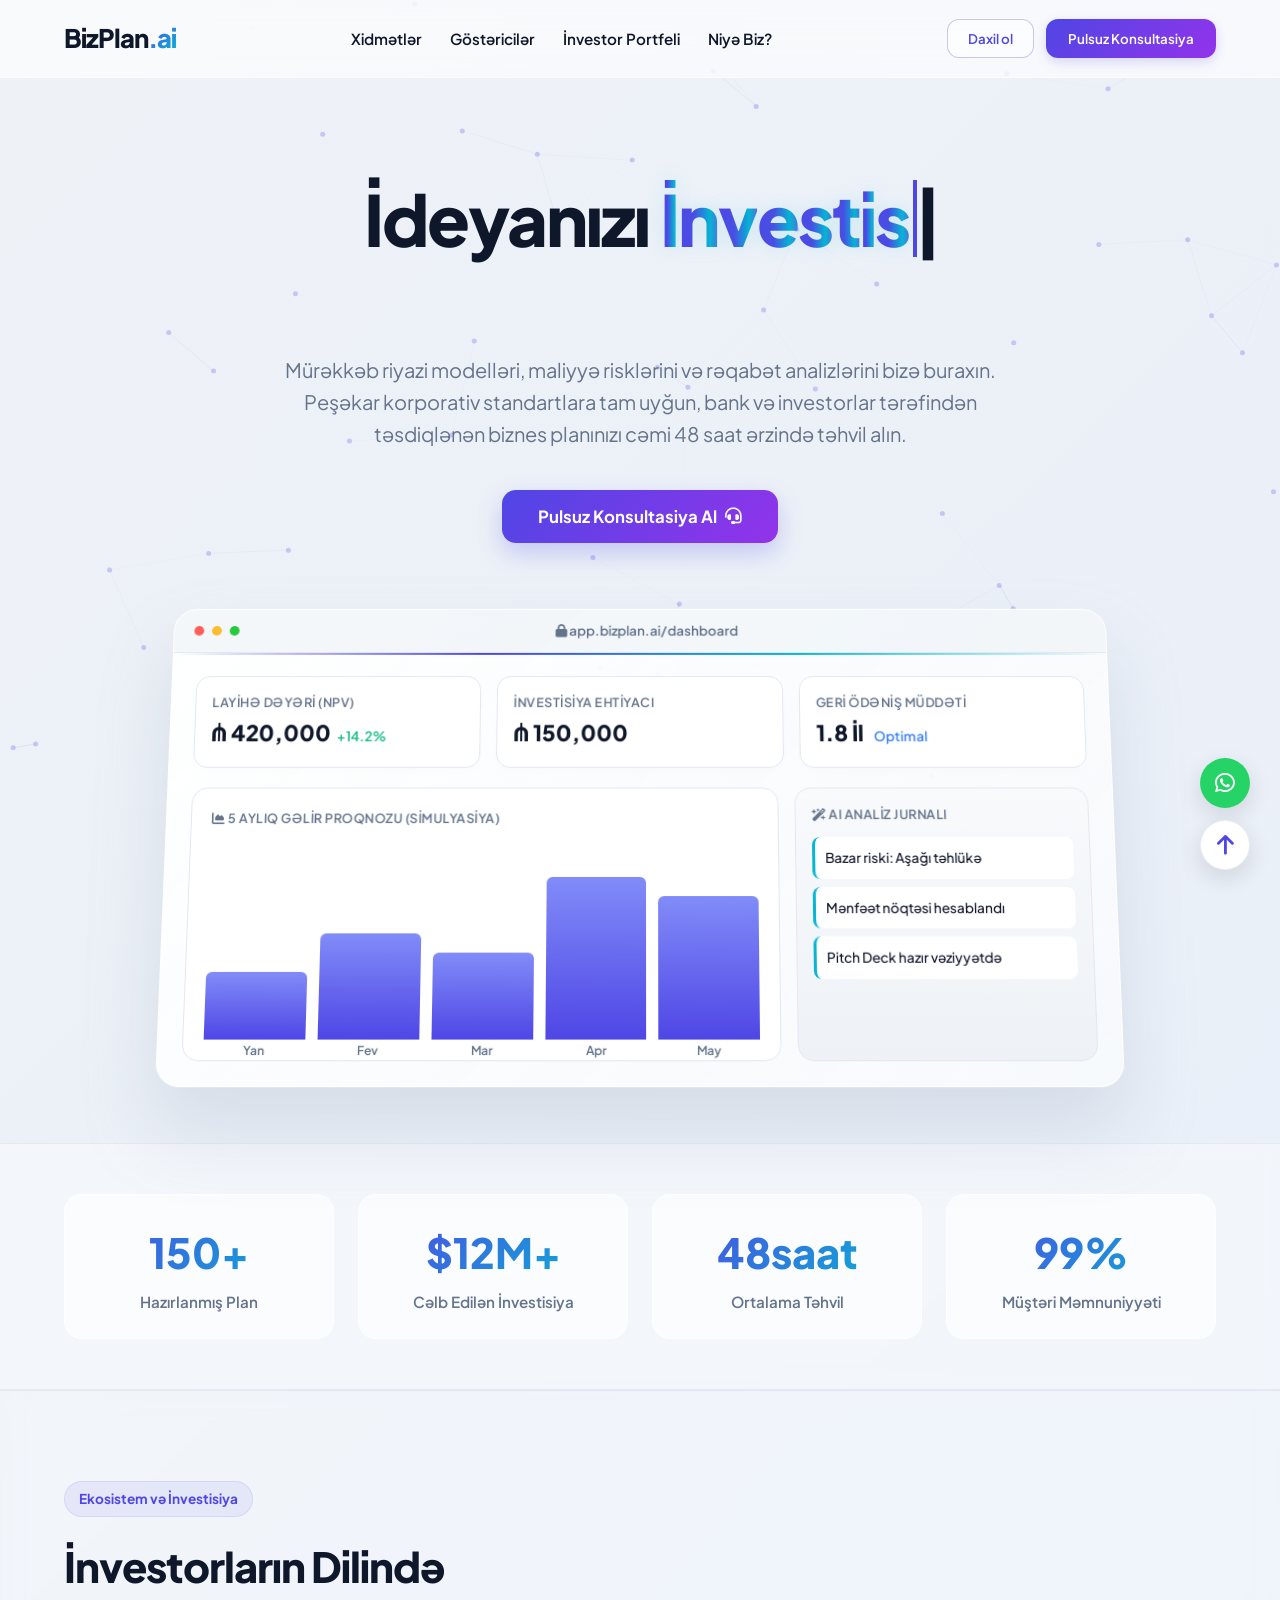
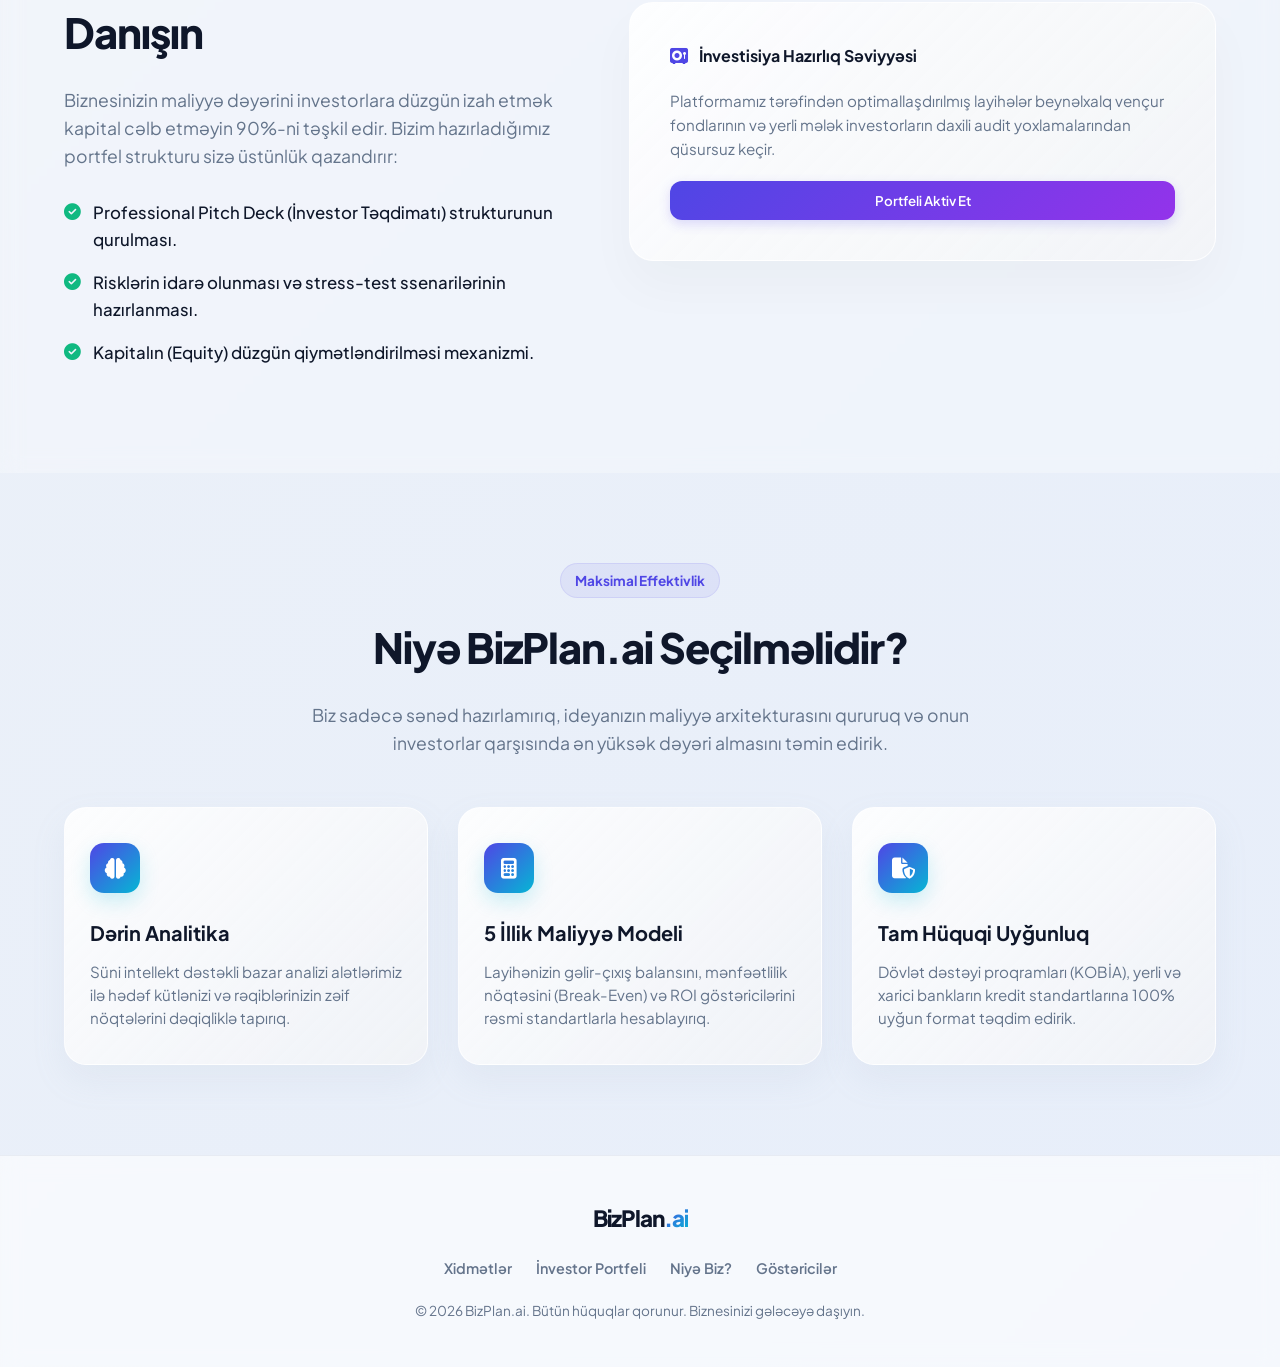
==== index.html @ a3b66d86 "first commit" ====
<!doctype html>
<html lang="az">
  <head>
    <meta charset="UTF-8" />
    <meta name="viewport" content="width=device-width, initial-scale=1.0" />
    <title>BizPlan.ai | Professional Biznes Plan Platforması</title>
    <!-- Şriftlər və İkonlar -->
    <link
      href="https://fonts.googleapis.com/css2?family=Plus+Jakarta+Sans:wght@300;400;500;600;700;800&display=swap"
      rel="stylesheet"
    />
    <link
      rel="stylesheet"
      href="https://cdnjs.cloudflare.com/ajax/libs/font-awesome/6.4.0/css/all.min.css"
    />
    <link rel="stylesheet" href="css/style.css" />

    <style>
      :root {
        --text-main: #0f172a;
        --text-muted: #64748b;
        --bg-gradient: linear-gradient(
          135deg,
          #eef2f7 0%,
          #e0eafd 50%,
          #f0fdf4 100%
        );
        --primary-gradient: linear-gradient(135deg, #4f46e5 0%, #06b6d4 100%);
        --btn-gradient: linear-gradient(135deg, #4f46e5 0%, #9333ea 100%);
        --card-gradient: linear-gradient(
          135deg,
          rgba(255, 255, 255, 0.85) 0%,
          rgba(243, 244, 246, 0.7) 100%
        );
        --success-gradient: linear-gradient(135deg, #10b981 0%, #059669 100%);
      }

      * {
        box-sizing: border-box;
        margin: 0;
        padding: 0;
        font-family: "Plus Jakarta Sans", sans-serif;
        scroll-behavior: smooth;
      }

      body {
        color: var(--text-main);
        min-height: 100vh;
        overflow-x: hidden;
        position: relative;
        background: var(--bg-gradient);
        background-size: 400% 400%;
        animation: fluidBg 14s ease infinite;
      }

      @keyframes fluidBg {
        0% {
          background-position: 0% 50%;
        }
        50% {
          background-position: 100% 50%;
        }
        100% {
          background-position: 0% 50%;
        }
      }

      #spiderWebCanvas {
        position: fixed;
        top: 0;
        left: 0;
        width: 100%;
        height: 100%;
        z-index: 0;
        pointer-events: none;
      }

      .container {
        width: 100%;
        max-width: 1200px;
        margin: 0 auto;
        padding: 0 24px;
        position: relative;
        z-index: 1;
      }

      /* --- NAVBAR --- */
      header {
        position: fixed;
        top: 0;
        left: 0;
        width: 100%;
        z-index: 1000;
        padding: 18px 0;
        background: rgba(255, 255, 255, 0.6) !important;
        backdrop-filter: blur(20px);
        -webkit-backdrop-filter: blur(20px);
        border-bottom: 1px solid rgba(255, 255, 255, 0.4);
        box-shadow: 0 4px 30px rgba(0, 0, 0, 0.02);
        transition: all 0.3s ease;
      }

      header.scrolled {
        padding: 12px 0;
        background: rgba(255, 255, 255, 0.85) !important;
        border-bottom: 1px solid rgba(79, 70, 229, 0.1);
        box-shadow: 0 10px 30px rgba(15, 23, 42, 0.05);
      }

      .nav-wrapper {
        display: flex;
        justify-content: space-between;
        align-items: center;
      }

      .logo {
        font-size: 1.6rem;
        font-weight: 800;
        letter-spacing: -1px;
        color: var(--text-main);
        text-decoration: none;
      }

      .logo span {
        background: var(--primary-gradient);
        -webkit-background-clip: text;
        -webkit-text-fill-color: transparent;
      }

      .nav-links {
        display: flex;
        gap: 28px;
        align-items: center;
        list-style: none;
      }

      .nav-links a {
        color: var(--text-main);
        text-decoration: none;
        font-weight: 600;
        font-size: 0.95rem;
        transition: color 0.25s;
      }

      .nav-links a:hover {
        color: #4f46e5;
      }

      .nav-buttons {
        display: flex;
        gap: 12px;
        align-items: center;
      }

      .btn-nav-outline {
        padding: 10px 20px;
        border: 1px solid rgba(79, 70, 229, 0.3);
        border-radius: 12px;
        background: rgba(255, 255, 255, 0.5);
        color: #4f46e5;
        font-weight: 600;
        cursor: pointer;
        transition: all 0.25s;
      }

      .btn-nav-outline:hover {
        background: #fff;
        border-color: #4f46e5;
        transform: translateY(-1px);
      }

      .btn-nav-primary {
        padding: 11px 22px;
        border: none;
        border-radius: 12px;
        background: var(--btn-gradient);
        color: #fff;
        font-weight: 600;
        cursor: pointer;
        transition: all 0.25s;
        box-shadow: 0 4px 12px rgba(79, 70, 229, 0.2);
      }

      .btn-nav-primary:hover {
        transform: translateY(-1.5px);
        box-shadow: 0 6px 16px rgba(79, 70, 229, 0.35);
      }

      .menu-toggle {
        display: none;
        flex-direction: column;
        gap: 5px;
        cursor: pointer;
        background: none;
        border: none;
      }

      .menu-toggle span {
        width: 24px;
        height: 3px;
        background-color: var(--text-main);
        border-radius: 2px;
        transition: all 0.3s ease;
      }

      /* --- HERO BÖLMƏSİ VƏ TYPEWRITER --- */
      main {
        padding-top: 180px;
        padding-bottom: 60px;
        text-align: center;
      }

      .hero-title {
        font-size: 4.4rem;
        font-weight: 800;
        line-height: 1.1;
        margin-bottom: 24px;
        letter-spacing: -2px;
        min-height: 150px;
      }

      /* --- "İNVESTİSİYA" INFINITE SHIMMER ANIMASIYASI 🌟 --- */
      .shimmer-text {
        position: relative;
        display: inline-block;
        background: linear-gradient(
          to right,
          #4f46e5 20%,
          #06b6d4 40%,
          #9333ea 60%,
          #4f46e5 80%
        );
        background-size: 200% auto;
        -webkit-background-clip: text;
        -webkit-text-fill-color: transparent;
        animation: shine 3s linear infinite;
        text-shadow: 0 0 20px rgba(6, 182, 212, 0.15);
      }

      @keyframes shine {
        to {
          background-position: 200% center;
        }
      }

      .typewriter-cursor {
        display: inline-block;
        width: 4px;
        background-color: #4f46e5;
        margin-left: 4px;
        animation: blink 0.7s infinite;
      }

      @keyframes blink {
        50% {
          opacity: 0;
        }
      }

      .hero-p {
        font-size: 1.25rem;
        color: var(--text-muted);
        max-width: 720px;
        margin: 0 auto 40px;
        line-height: 1.6;
      }

      /* --- BƏRPA OLUNAN 3D KONSULTASİYA DÜYMƏSİ --- */
      .btn-hero-main {
        font-size: 1.05rem;
        padding: 16px 36px;
        border: none;
        border-radius: 14px;
        background: var(--btn-gradient);
        color: #fff;
        font-weight: 700;
        cursor: pointer;
        transition: all 0.25s cubic-bezier(0.4, 0, 0.2, 1);
        box-shadow: 0 10px 25px rgba(79, 70, 229, 0.25);
        display: inline-flex;
        align-items: center;
        gap: 8px;
      }

      .btn-hero-main:hover {
        transform: translateY(-2.5px);
        box-shadow: 0 14px 30px rgba(79, 70, 229, 0.4);
      }

      .btn-hero-main:active {
        transform: translateY(0);
      }

      /* --- 3D DASHBOARD MAKETİ --- */
      .dashboard-mockup-wrapper {
        margin-top: 60px;
        perspective: 1000px;
      }

      .dashboard-mockup {
        width: 100%;
        max-width: 950px;
        height: 480px;
        margin: 0 auto;
        background: linear-gradient(
          135deg,
          rgba(255, 255, 255, 0.95) 0%,
          rgba(248, 250, 252, 0.9) 100%
        );
        border-radius: 24px;
        border: 1px solid rgba(255, 255, 255, 0.8);
        box-shadow: 0 40px 70px rgba(148, 163, 184, 0.25);
        display: flex;
        flex-direction: column;
        overflow: hidden;
        position: relative;
        transform: rotateX(5deg);
        transition: transform 0.5s ease;
      }

      .dashboard-mockup:hover {
        transform: rotateX(0deg) translateY(-5px);
      }

      .mockup-header {
        height: 45px;
        background: rgba(241, 245, 249, 0.8);
        border-bottom: 1px solid rgba(148, 163, 184, 0.15);
        display: flex;
        align-items: center;
        padding: 0 20px;
        gap: 8px;
      }

      .mockup-dot {
        width: 10px;
        height: 10px;
        border-radius: 50%;
      }
      .mockup-dot.red {
        background: #ff5f56;
      }
      .mockup-dot.yellow {
        background: #ffbd2e;
      }
      .mockup-dot.green {
        background: #27c93f;
      }
      .mockup-title-text {
        font-size: 0.85rem;
        color: var(--text-muted);
        font-weight: 600;
        margin-left: auto;
        margin-right: auto;
        transform: translateX(-20px);
      }

      .mockup-body {
        flex: 1;
        padding: 24px;
        display: flex;
        flex-direction: column;
        gap: 20px;
        text-align: left;
        position: relative;
      }

      .neon-glow-line {
        position: absolute;
        top: 0;
        left: 0;
        right: 0;
        height: 2px;
        background: linear-gradient(
          90deg,
          transparent,
          #4f46e5,
          #06b6d4,
          transparent
        );
      }

      .mockup-grid {
        display: grid;
        grid-template-columns: repeat(3, 1fr);
        gap: 16px;
      }

      .mockup-card {
        background: #ffffff;
        border: 1px solid #e2e8f0;
        border-radius: 14px;
        padding: 16px;
        box-shadow: 0 4px 10px rgba(0, 0, 0, 0.01);
      }

      .mockup-card-title {
        font-size: 0.8rem;
        color: var(--text-muted);
        font-weight: 600;
        text-transform: uppercase;
        letter-spacing: 0.5px;
      }
      .mockup-card-val {
        font-size: 1.4rem;
        font-weight: 800;
        color: var(--text-main);
        margin-top: 4px;
      }
      .mockup-card-val span {
        color: #10b981;
        font-size: 0.85rem;
        font-weight: 600;
        margin-left: 6px;
      }

      .mockup-charts-area {
        flex: 1;
        display: grid;
        grid-template-columns: 2fr 1fr;
        gap: 16px;
      }

      .chart-main-box {
        background: #ffffff;
        border: 1px solid #e2e8f0;
        border-radius: 16px;
        padding: 20px;
        display: flex;
        flex-direction: column;
      }

      .chart-sim-lines {
        flex: 1;
        display: flex;
        align-items: flex-end;
        justify-content: space-between;
        padding-top: 20px;
        gap: 12px;
      }

      .chart-bar-item {
        flex: 1;
        background: linear-gradient(to top, #4f46e5, #818cf8);
        border-radius: 6px 6px 0 0;
        position: relative;
      }

      .chart-bar-item::after {
        content: attr(data-month);
        position: absolute;
        bottom: -20px;
        left: 50%;
        transform: translateX(-50%);
        font-size: 0.75rem;
        color: var(--text-muted);
        font-weight: 600;
      }

      .ai-logs-box {
        background: linear-gradient(180deg, #f8fafc 0%, #eef2f6 100%);
        border: 1px solid #e2e8f0;
        border-radius: 16px;
        padding: 16px;
      }

      .ai-log-item {
        font-size: 0.85rem;
        padding: 10px;
        background: #fff;
        border-radius: 8px;
        border-left: 3px solid #06b6d4;
        margin-bottom: 8px;
        font-weight: 500;
      }

      /* --- STATS SECTION --- */
      .stats-section {
        border-top: 1px solid rgba(148, 163, 184, 0.15);
        border-bottom: 1px solid rgba(148, 163, 184, 0.15);
        background: rgba(255, 255, 255, 0.4);
        backdrop-filter: blur(10px);
        padding: 50px 0;
      }

      .stats-grid {
        display: grid;
        grid-template-columns: repeat(4, 1fr);
        gap: 24px;
        text-align: center;
      }

      .stat-card {
        background: rgba(255, 255, 255, 0.6);
        padding: 24px 16px;
        border-radius: 18px;
        border: 1px solid rgba(255, 255, 255, 0.6);
        transition: all 0.3s ease;
      }

      .stat-card:hover {
        transform: translateY(-4px);
        background: #fff;
        box-shadow: 0 15px 30px rgba(79, 70, 229, 0.08);
      }
      .stat-num {
        font-size: 2.6rem;
        font-weight: 800;
        background: var(--primary-gradient);
        -webkit-background-clip: text;
        -webkit-text-fill-color: transparent;
        margin-bottom: 4px;
      }
      .stat-label {
        color: var(--text-muted);
        font-weight: 600;
        font-size: 0.95rem;
      }

      /* --- STRATEJİK BÖLMƏLƏR --- */
      .premium-section {
        padding: 90px 0;
        text-align: center;
      }
      .section-badge {
        display: inline-block;
        padding: 6px 14px;
        background: rgba(79, 70, 229, 0.08);
        color: #4f46e5;
        border-radius: 20px;
        font-size: 0.85rem;
        font-weight: 700;
        margin-bottom: 16px;
        border: 1px solid rgba(79, 70, 229, 0.1);
      }
      .section-title {
        font-size: 2.6rem;
        font-weight: 800;
        margin-bottom: 20px;
        letter-spacing: -1px;
      }
      .section-desc {
        color: var(--text-muted);
        font-size: 1.1rem;
        max-width: 700px;
        margin: 0 auto 50px auto;
        line-height: 1.6;
      }

      .features-grid {
        display: grid;
        grid-template-columns: repeat(3, 1fr);
        gap: 30px;
      }
      .feature-box {
        background: var(--card-gradient);
        border: 1px solid rgba(255, 255, 255, 0.7);
        padding: 35px 25px;
        border-radius: 22px;
        text-align: left;
        box-shadow: 0 15px 35px rgba(148, 163, 184, 0.1);
        transition: all 0.3s ease;
      }
      .feature-box:hover {
        transform: translateY(-5px);
        box-shadow: 0 20px 45px rgba(79, 70, 229, 0.12);
        background: #ffffff;
      }

      .feature-icon {
        width: 50px;
        height: 50px;
        background: var(--primary-gradient);
        color: white;
        border-radius: 14px;
        display: flex;
        justify-content: center;
        align-items: center;
        font-size: 1.3rem;
        margin-bottom: 24px;
        box-shadow: 0 8px 20px rgba(6, 182, 212, 0.2);
      }
      .feature-box h4 {
        font-size: 1.25rem;
        font-weight: 700;
        margin-bottom: 12px;
      }
      .feature-box p {
        color: var(--text-muted);
        font-size: 0.95rem;
        line-height: 1.5;
      }

      /* --- INVESTOR PORTFELI --- */
      #investor-portfolio {
        background: rgba(255, 255, 255, 0.3);
        backdrop-filter: blur(10px);
        border-top: 1px solid rgba(148, 163, 184, 0.15);
      }
      .portfolio-container {
        display: flex;
        align-items: center;
        gap: 60px;
        text-align: left;
      }
      .portfolio-text {
        flex: 1;
      }
      .portfolio-visual {
        flex: 1;
        background: var(--card-gradient);
        border: 1px solid rgba(255, 255, 255, 0.8);
        border-radius: 24px;
        padding: 40px;
        box-shadow: 0 25px 50px rgba(0, 0, 0, 0.03);
      }
      .list-item {
        display: flex;
        gap: 12px;
        margin-bottom: 16px;
        font-size: 1.05rem;
        font-weight: 500;
      }
      .list-item i {
        color: #10b981;
        margin-top: 4px;
      }

      /* --- FOOTER --- */
      footer {
        background: rgba(255, 255, 255, 0.6);
        backdrop-filter: blur(10px);
        border-top: 1px solid rgba(148, 163, 184, 0.15);
        padding: 45px 0;
        text-align: center;
      }
      .footer-content {
        display: flex;
        flex-direction: column;
        align-items: center;
        gap: 20px;
      }
      .footer-links {
        display: flex;
        gap: 24px;
      }
      .footer-links a {
        color: var(--text-muted);
        text-decoration: none;
        font-size: 0.9rem;
        font-weight: 600;
      }
      .footer-links a:hover {
        color: #4f46e5;
      }
      .copyright {
        color: var(--text-muted);
        font-size: 0.85rem;
      }

      /* --- FLOATING ACTIONS --- */
      .floating-container {
        position: fixed;
        bottom: 30px;
        right: 30px;
        display: flex;
        flex-direction: column;
        gap: 12px;
        z-index: 9999;
      }
      .float-btn {
        width: 50px;
        height: 50px;
        border-radius: 50%;
        display: flex;
        justify-content: center;
        align-items: center;
        color: white;
        font-size: 1.4rem;
        cursor: pointer;
        box-shadow: 0 8px 24px rgba(0, 0, 0, 0.12);
        transition: all 0.3s ease;
        border: none;
      }
      .btn-whatsapp {
        background-color: #25d366;
        text-decoration: none;
      }
      .btn-whatsapp:hover {
        transform: scale(1.1);
      }
      .btn-scroll-top {
        background: #ffffff;
        color: #4f46e5;
        border: 1px solid rgba(148, 163, 184, 0.2);
        opacity: 0;
        pointer-events: none;
        transform: translateY(20px);
      }
      .btn-scroll-top.show {
        opacity: 1;
        pointer-events: auto;
        transform: translateY(0);
      }
      .btn-scroll-top:hover {
        background: #4f46e5;
        color: white;
      }

      /* --- PULSUZ KONSULTASİYA MODAL FORM --- */
      .modal-overlay {
        position: fixed;
        top: 0;
        left: 0;
        width: 100%;
        height: 100%;
        background: rgba(15, 23, 42, 0.15);
        backdrop-filter: blur(10px);
        -webkit-backdrop-filter: blur(10px);
        z-index: 10000;
        display: flex;
        justify-content: center;
        align-items: center;
        opacity: 0;
        pointer-events: none;
        transition: opacity 0.3s ease;
        padding: 16px;
      }
      .modal-overlay.active {
        opacity: 1;
        pointer-events: auto;
      }

      .consultation-modal {
        background: #ffffff;
        border-radius: 24px;
        padding: 35px;
        width: 100%;
        max-width: 440px;
        box-shadow: 0 25px 50px rgba(0, 0, 0, 0.15);
        border: 1px solid rgba(255, 255, 255, 0.8);
        position: relative;
        transform: scale(0.9);
        transition: transform 0.3s cubic-bezier(0.175, 0.885, 0.32, 1.275);
      }

      .modal-overlay.active .consultation-modal {
        transform: scale(1);
      }
      .modal-close-btn {
        position: absolute;
        top: 20px;
        right: 20px;
        background: none;
        border: none;
        font-size: 1.2rem;
        color: var(--text-muted);
        cursor: pointer;
      }
      .modal-title {
        font-size: 1.4rem;
        font-weight: 800;
        margin-bottom: 6px;
        text-align: center;
      }
      .modal-subtitle {
        color: var(--text-muted);
        font-size: 0.9rem;
        text-align: center;
        margin-bottom: 24px;
      }

      .modal-overlay .form-control {
        width: 100% !important;
        padding: 13px 16px !important;
        border-radius: 12px !important;
        border: 1px solid #cbd5e1 !important;
        background-color: #ffffff !important;
        color: var(--text-main) !important;
        font-size: 0.95rem !important;
        outline: none !important;
        transition: all 0.25s ease !important;
      }
      .modal-overlay .form-control:focus {
        border-color: #4f46e5 !important;
        box-shadow: 0 0 0 4px rgba(79, 70, 229, 0.1) !important;
      }

      .success-modal-content {
        display: none;
        text-align: center;
      }
      .success-modal-content.active {
        display: block;
        animation: fadeIn 0.4s ease;
      }
      .consultation-form-content.hidden {
        display: none;
      }
      .success-icon {
        width: 64px;
        height: 64px;
        background: #dcfce7;
        color: #10b981;
        border-radius: 50%;
        display: flex;
        justify-content: center;
        align-items: center;
        font-size: 1.8rem;
        margin: 0 auto 20px auto;
      }

      /* --- RWD --- */
      @media (max-width: 992px) {
        .hero-title {
          font-size: 3.2rem;
        }
        .features-grid {
          grid-template-columns: repeat(2, 1fr);
        }
        .portfolio-container {
          flex-direction: column;
          text-align: center;
        }
        .list-item {
          justify-content: center;
        }
        .stats-grid {
          grid-template-columns: repeat(2, 1fr);
          gap: 16px;
        }
        .mockup-charts-area {
          grid-template-columns: 1fr;
        }
        .ai-logs-box {
          display: none;
        }
      }

      @media (max-width: 768px) {
        .menu-toggle {
          display: flex;
        }
        .nav-links {
          position: fixed;
          top: 70px;
          left: -100%;
          width: 100%;
          height: calc(100vh - 70px);
          background: rgba(255, 255, 255, 0.98);
          flex-direction: column;
          padding-top: 40px;
          gap: 24px;
          transition: 0.3s ease-in-out;
        }
        .nav-links.active {
          left: 0;
        }
        .nav-buttons {
          display: none;
        }
        .menu-toggle.active span:nth-child(1) {
          transform: rotate(45deg) translate(6px, 6px);
        }
        .menu-toggle.active span:nth-child(2) {
          opacity: 0;
        }
        .menu-toggle.active span:nth-child(3) {
          transform: rotate(-45deg) translate(5px, -5px);
        }
        .hero-title {
          font-size: 2.3rem;
          min-height: auto;
        }
        .features-grid {
          grid-template-columns: 1fr;
        }
        .dashboard-mockup-wrapper {
          display: none;
        }
        .stats-grid {
          grid-template-columns: 1fr;
        }
      }
    </style>
  </head>
  <body>
    <!-- SPIDER WEB CANVAS ANIMASIYASI 🕸 -->
    <canvas id="spiderWebCanvas"></canvas>

    <!-- PULSUZ KONSULTASİYA MODAL PANƏLİ -->
    <div class="modal-overlay" id="consultationOverlay">
      <div class="consultation-modal">
        <button type="button" class="modal-close-btn" id="modalCloseBtn">
          <i class="fa-solid fa-xmark"></i>
        </button>

        <div class="consultation-form-content" id="formContent">
          <h3 class="modal-title">Pulsuz Konsultasiya</h3>
          <p class="modal-subtitle">
            Məlumatları doldurun, ekspertimiz sizinlə əlaqə saxlasın.
          </p>
          <form id="consultationForm">
            <div class="form-group">
              <label class="form-label">Adınız və Soyadınız</label>
              <input
                type="text"
                class="form-control"
                placeholder="Məs: Kənan Məmmədov"
                required
              />
            </div>
            <div class="form-group">
              <label class="form-label">Telefon Nömrəniz</label>
              <input
                type="tel"
                class="form-control"
                placeholder="+994 (50) 000-00-00"
                required
              />
            </div>
            <div class="form-group">
              <label class="form-label">Biznes Sahəniz</label>
              <input
                type="text"
                class="form-control"
                placeholder="Məs: FinTech, İctimai İaşə, Logistika"
                required
              />
            </div>
            <button
              type="submit"
              class="btn-nav-primary"
              style="width: 100%; padding: 14px; margin-top: 10px"
            >
              Müraciəti Tamamla
            </button>
          </form>
        </div>

        <div class="success-modal-content" id="successContent">
          <div class="success-icon">
            <i class="fa-solid fa-circle-check"></i>
          </div>
          <h3 class="modal-title" style="color: #10b981">Uğurlu Əməliyyat!</h3>
          <p class="modal-subtitle" style="margin-bottom: 0">
            Konsultasiya sorğunuz qəbul edildi. 24 saat ərzində baş ekspertimiz
            sizinlə əlaqə saxlayacaq.
          </p>
        </div>
      </div>
    </div>

    <!-- RESPONSIVE NAVBAR -->
    <header id="mainNavbar">
      <div class="container nav-wrapper">
        <a href="index.html" class="logo">BizPlan<span>.ai</span></a>

        <button class="menu-toggle" id="menuToggle">
          <span></span><span></span><span></span>
        </button>

        <!-- İstədiyiniz Tam Düzgün Və Yenilənmiş Sıralama -->
        <ul class="nav-links" id="navLinks">
          <li><a href="#features">Xidmətlər</a></li> 
                    <li><a href="#stats">Göstəricilər</a></li>
          <li><a href="#investor-portfolio">İnvestor Portfeli</a></li>
          <li><a href="#why-us">Niyə Biz?</a></li>
         
        </ul>

        <div class="nav-buttons">
          <button
            class="btn-nav-outline"
            onclick="window.location.href = 'login.html'"
          >
            Daxil ol
          </button>
          <button class="btn-nav-primary open-cons-btn">
            Pulsuz Konsultasiya
          </button>
        </div>
      </div>
    </header>

    <!-- Hero Bölməsi (Typewriter Və Shimmer Effekti) -->
    <main>
      <div class="container">
        <!-- Canlı olaraq hərflərlə doldurulan başlıq -->
        <h1 class="hero-title" id="typewriterTitle"></h1>

        <p class="hero-p">
          Mürəkkəb riyazi modelləri, maliyyə risklərini və rəqabət analizlərini
          bizə buraxın. Peşəkar korporativ standartlara tam uyğun, bank və
          investorlar tərəfindən təsdiqlənən biznes planınızı cəmi 48 saat
          ərzində təhvil alın.
        </p>

        <div class="hero-btns">
          <!-- BƏRPA OLUNAN LÜKS 3D DÜYMƏ -->
          <button class="btn-hero-main open-cons-btn">
            Pulsuz Konsultasiya Al <i class="fa-solid fa-headset"></i>
          </button>
        </div>

        <!-- 3D IDARƏETMƏ PANELİ (DASHBOARD) MAKETİ -->
        <div class="dashboard-mockup-wrapper" id="features">
          <div class="dashboard-mockup">
            <div class="mockup-header">
              <div class="mockup-dot red"></div>
              <div class="mockup-dot yellow"></div>
              <div class="mockup-dot green"></div>
              <div class="mockup-title-text">
                <i class="fa-solid fa-lock"></i> app.bizplan.ai/dashboard
              </div>
            </div>

            <div class="mockup-body">
              <div class="neon-glow-line"></div>

              <!-- Üst Maliyyə Kartları -->
              <div class="mockup-grid">
                <div class="mockup-card">
                  <div class="mockup-card-title">Layihə Dəyəri (NPV)</div>
                  <div class="mockup-card-val">
                    ₼ 420,000<span>+14.2%</span>
                  </div>
                </div>
                <div class="mockup-card">
                  <div class="mockup-card-title">İnvestisiya Ehtiyacı</div>
                  <div class="mockup-card-val">₼ 150,000</div>
                </div>
                <div class="mockup-card">
                  <div class="mockup-card-title">Geri Ödəniş Müddəti</div>
                  <div class="mockup-card-val">
                    1.8 İl <span style="color: #3b82f6">Optimal</span>
                  </div>
                </div>
              </div>

              <!-- Qrafik və AI jurnalları -->
              <div class="mockup-charts-area">
                <div class="chart-main-box">
                  <div class="mockup-card-title">
                    <i class="fa-solid fa-chart-area"></i> 5 Aylıq Gəlir
                    Proqnozu (Simulyasiya)
                  </div>
                  <div class="chart-sim-lines">
                    <div
                      class="chart-bar-item"
                      style="height: 35%"
                      data-month="Yan"
                    ></div>
                    <div
                      class="chart-bar-item"
                      style="height: 55%"
                      data-month="Fev"
                    ></div>
                    <div
                      class="chart-bar-item"
                      style="height: 45%"
                      data-month="Mar"
                    ></div>
                    <div
                      class="chart-bar-item"
                      style="height: 85%"
                      data-month="Apr"
                    ></div>
                    <div
                      class="chart-bar-item"
                      style="height: 75%"
                      data-month="May"
                    ></div>
                  </div>
                </div>
                <div class="ai-logs-box">
                  <div class="mockup-card-title" style="margin-bottom: 12px">
                    <i class="fa-solid fa-wand-magic-sparkles"></i> AI Analiz
                    Jurnalı
                  </div>
                  <div class="ai-log-item">Bazar riski: Aşağı təhlükə</div>
                  <div class="ai-log-item">Mənfəət nöqtəsi hesablandı</div>
                  <div class="ai-log-item">Pitch Deck hazır vəziyyətdə</div>
                </div>
              </div>
            </div>
          </div>
        </div>
      </div>
    </main>

    <!-- Statistika Bölməsi -->
    <section class="stats-section" id="stats">
      <div class="container">
        <div class="stats-grid">
          <div class="stat-card">
            <div class="stat-num">150+</div>
            <div class="stat-label">Hazırlanmış Plan</div>
          </div>
          <div class="stat-card">
            <div class="stat-num">$12M+</div>
            <div class="stat-label">Cəlb Edilən İnvestisiya</div>
          </div>
          <div class="stat-card">
            <div class="stat-num">48<span>saat</span></div>
            <div class="stat-label">Ortalama Təhvil</div>
          </div>
          <div class="stat-card">
            <div class="stat-num">99%</div>
            <div class="stat-label">Müştəri Məmnuniyyəti</div>
          </div>
        </div>
      </div>
    </section>

    <!-- INVESTOR PORTFELI BÖLMƏSİ -->
    <section class="premium-section" id="investor-portfolio">
      <div class="container portfolio-container">
        <div class="portfolio-text">
          <span class="section-badge">Ekosistem və İnvestisiya</span>
          <h2 class="section-title" style="text-align: left">
            İnvestorların Dilində Danışın
          </h2>
          <p class="section-desc" style="text-align: left; margin: 0 0 30px 0">
            Biznesinizin maliyyə dəyərini investorlara düzgün izah etmək kapital
            cəlb etməyin 90%-ni təşkil edir. Bizim hazırladığımız portfel
            strukturu sizə üstünlük qazandırır:
          </p>

          <div class="list-item">
            <i class="fa-solid fa-circle-check"></i>
            <span
              >Professional Pitch Deck (İnvestor Təqdimatı) strukturunun
              qurulması.</span
            >
          </div>
          <div class="list-item">
            <i class="fa-solid fa-circle-check"></i>
            <span
              >Risklərin idarə olunması və stress-test ssenarilərinin
              hazırlanması.</span
            >
          </div>
          <div class="list-item">
            <i class="fa-solid fa-circle-check"></i>
            <span>Kapitalın (Equity) düzgün qiymətləndirilməsi mexanizmi.</span>
          </div>
        </div>
        <div class="portfolio-visual">
          <h4 style="margin-bottom: 20px; font-weight: 700">
            <i
              class="fa-solid fa-vault"
              style="color: #4f46e5; margin-right: 8px"
            ></i>
            İnvestisiya Hazırlıq Səviyyəsi
          </h4>
          <p
            style="
              color: var(--text-muted);
              font-size: 0.95rem;
              line-height: 1.6;
              margin-bottom: 20px;
            "
          >
            Platformamız tərəfindən optimallaşdırılmış layihələr beynəlxalq
            vençur fondlarının və yerli mələk investorların daxili audit
            yoxlamalarından qüsursuz keçir.
          </p>
          <button class="btn-nav-primary open-cons-btn" style="width: 100%">
            Portfeli Aktiv Et
          </button>
        </div>
      </div>
    </section>

    <!-- NİYƏ BİZ? (STRATEGİYA) -->
    <section class="premium-section" id="why-us">
      <div class="container">
        <span class="section-badge">Maksimal Effektivlik</span>
        <h2 class="section-title">Niyə BizPlan.ai Seçilməlidir?</h2>
        <p class="section-desc">
          Biz sadəcə sənəd hazırlamırıq, ideyanızın maliyyə arxitekturasını
          qururuq və onun investorlar qarşısında ən yüksək dəyəri almasını təmin
          edirik.
        </p>

        <div class="features-grid">
          <div class="feature-box">
            <div class="feature-icon"><i class="fa-solid fa-brain"></i></div>
            <h4>Dərin Analitika</h4>
            <p>
              Süni intellekt dəstəkli bazar analizi alətlərimiz ilə hədəf
              kütlənizi və rəqiblərinizin zəif nöqtələrini dəqiqliklə tapırıq.
            </p>
          </div>
          <div class="feature-box">
            <div class="feature-icon">
              <i class="fa-solid fa-calculator"></i>
            </div>
            <h4>5 İllik Maliyyə Modeli</h4>
            <p>
              Layihənizin gəlir-çıxış balansını, mənfəətlilik nöqtəsini
              (Break-Even) və ROI göstəricilərini rəsmi standartlarla
              hesablayırıq.
            </p>
          </div>
          <div class="feature-box">
            <div class="feature-icon">
              <i class="fa-solid fa-file-shield"></i>
            </div>
            <h4>Tam Hüquqi Uyğunluq</h4>
            <p>
              Dövlət dəstəyi proqramları (KOBİA), yerli və xarici bankların
              kredit standartlarına 100% uyğun format təqdim edirik.
            </p>
          </div>
        </div>
      </div>
    </section>

    <!-- Lüks Footer -->
    <footer>
      <div class="container footer-content">
        <div class="logo" style="font-size: 1.4rem">
          BizPlan<span>.ai</span>
        </div>
        <div class="footer-links">
          <a href="#features">Xidmətlər</a>
          <a href="#investor-portfolio">İnvestor Portfeli</a>
          <a href="#why-us">Niyə Biz?</a>
          <a href="#stats">Göstəricilər</a>
        </div>
        <p class="copyright">
          &copy; 2026 BizPlan.ai. Bütün hüquqlar qorunur. Biznesinizi gələcəyə
          daşıyın.
        </p>
      </div>
    </footer>

    <!-- Floating Actions -->
    <div class="floating-container">
      <a
        href="https://wa.me/994500000000"
        target="_blank"
        class="float-btn btn-whatsapp"
        title="Bizimlə Əlaqə"
        ><i class="fa-brands fa-whatsapp"></i
      ></a>
      <button
        type="button"
        class="float-btn btn-scroll-top"
        id="scrollTopBtn"
        title="Yuxarı Qalx"
      >
        <i class="fa-solid fa-arrow-up"></i>
      </button>
    </div>

    <script>
      // 1. TYPEWRITER (YAZI MAKİNASI) VƏ SHIMMER ANIMASIYASI ✍️
      const words = ["İdeyanızı ", "İnvestisiya ", "Cəlb Edən Plana Çevirin."];
      const el = document.getElementById("typewriterTitle");
      let wordIdx = 0,
        charIdx = 0,
        currentText = "";

      function typeEffect() {
        if (wordIdx < words.length) {
          const fullWord = words[wordIdx];

          if (wordIdx === 1) {
            // "İnvestisiya" sözünə infinite parlaq klası verilir
            currentText += `<span class="shimmer-text">${fullWord[charIdx]}</span>`;
          } else {
            currentText += fullWord[charIdx];
          }

          el.innerHTML =
            currentText + '<span class="typewriter-cursor">|</span>';
          charIdx++;

          if (charIdx < fullWord.length) {
            setTimeout(typeEffect, 90);
          } else {
            charIdx = 0;
            wordIdx++;
            setTimeout(typeEffect, 150);
          }
        } else {
          el.innerHTML =
            currentText + '<span class="typewriter-cursor">|</span>';
        }
      }
      setTimeout(typeEffect, 400);

      // 2. NAVBAR SCROLL MƏNTİQİ
      const navbar = document.getElementById("mainNavbar");
      window.addEventListener("scroll", () => {
        if (window.scrollY > 50) {
          navbar.classList.add("scrolled");
        } else {
          navbar.classList.remove("scrolled");
        }
      });

      const menuToggle = document.getElementById("menuToggle");
      const navLinks = document.getElementById("navLinks");
      menuToggle.addEventListener("click", () => {
        menuToggle.classList.toggle("active");
        navLinks.classList.toggle("active");
      });

      // 3. SCROLL TO TOP DÜYMƏSİ
      const scrollTopBtn = document.getElementById("scrollTopBtn");
      window.addEventListener("scroll", () => {
        if (window.scrollY > 300) {
          scrollTopBtn.classList.add("show");
        } else {
          scrollTopBtn.classList.remove("show");
        }
      });
      scrollTopBtn.addEventListener("click", () => {
        window.scrollTo({ top: 0, behavior: "smooth" });
      });

      // 4. KONSULTASİYA MODAL FORM IDARƏETMƏSİ
      const modalOverlay = document.getElementById("consultationOverlay");
      const modalCloseBtn = document.getElementById("modalCloseBtn");
      const consultationForm = document.getElementById("consultationForm");
      const formContent = document.getElementById("formContent");
      const successContent = document.getElementById("successContent");

      document.querySelectorAll(".open-cons-btn").forEach((btn) => {
        btn.addEventListener("click", () => {
          formContent.classList.remove("hidden");
          successContent.classList.remove("active");
          consultationForm.reset();
          modalOverlay.classList.add("active");
        });
      });

      modalCloseBtn.addEventListener("click", () => {
        modalOverlay.classList.remove("active");
      });
      modalOverlay.addEventListener("click", (e) => {
        if (e.target === modalOverlay) modalOverlay.classList.remove("active");
      });

      consultationForm.addEventListener("submit", (e) => {
        e.preventDefault();
        formContent.classList.add("hidden");
        successContent.classList.add("active");
        setTimeout(() => {
          modalOverlay.classList.remove("active");
        }, 3500);
      });

      // 5. INTERAKTIV SPIDER WEB ANIMASIYASI 🕸️
      const canvas = document.getElementById("spiderWebCanvas");
      const ctx = canvas.getContext("2d");
      let width = (canvas.width = window.innerWidth);
      let height = (canvas.height = window.innerHeight);
      const dots = [];
      const numDots = 65;
      const maxDist = 120;
      const mouse = { x: null, y: null, radius: 160 };

      window.addEventListener("resize", () => {
        width = canvas.width = window.innerWidth;
        height = canvas.height = window.innerHeight;
      });
      window.addEventListener("mousemove", (e) => {
        mouse.x = e.clientX;
        mouse.y = e.clientY;
      });
      window.addEventListener("mouseleave", () => {
        mouse.x = null;
        mouse.y = null;
      });

      class Dot {
        constructor() {
          this.x = Math.random() * width;
          this.y = Math.random() * height;
          this.vx = (Math.random() - 0.5) * 0.8;
          this.vy = (Math.random() - 0.5) * 0.8;
          this.radius = 2.5;
        }
        update() {
          if (mouse.x !== null && mouse.y !== null) {
            const dx = mouse.x - this.x;
            const dy = mouse.y - this.y;
            const dist = Math.hypot(dx, dy);
            if (dist < mouse.radius) {
              const force = (mouse.radius - dist) / mouse.radius;
              this.x -= (dx / dist) * force * 1.5;
              this.y -= (dy / dist) * force * 1.5;
            }
          }
          this.x += this.vx;
          this.y += this.vy;
          if (this.x < 0 || this.x > width) this.vx *= -1;
          if (this.y < 0 || this.y > height) this.vy *= -1;
        }
        draw() {
          ctx.beginPath();
          ctx.arc(this.x, this.y, this.radius, 0, Math.PI * 2);
          ctx.fillStyle = "rgba(79, 70, 229, 0.25)";
          ctx.fill();
        }
      }

      for (let i = 0; i < numDots; i++) dots.push(new Dot());

      function animateWeb() {
        ctx.clearRect(0, 0, width, height);
        for (let i = 0; i < dots.length; i++) {
          dots[i].update();
          dots[i].draw();
          for (let j = i + 1; j < dots.length; j++) {
            const dx = dots[i].x - dots[j].x;
            const dy = dots[i].y - dots[j].y;
            const dist = Math.hypot(dx, dy);
            if (dist < maxDist) {
              const alpha = ((maxDist - dist) / maxDist) * 0.15;
              ctx.beginPath();
              ctx.moveTo(dots[i].x, dots[i].y);
              ctx.lineTo(dots[j].x, dots[j].y);
              ctx.strokeStyle = `rgba(79, 70, 229, ${alpha})`;
              ctx.lineWidth = 0.8;
              ctx.stroke();
            }
          }
          if (mouse.x !== null && mouse.y !== null) {
            const dx = dots[i].x - mouse.x;
            const dy = dots[i].y - mouse.y;
            const dist = Math.hypot(dx, dy);
            if (dist < mouse.radius) {
              const alpha = ((mouse.radius - dist) / mouse.radius) * 0.2;
              ctx.beginPath();
              ctx.moveTo(dots[i].x, dots[i].y);
              ctx.lineTo(mouse.x, mouse.y);
              ctx.strokeStyle = `rgba(6, 182, 212, ${alpha})`;
              ctx.lineWidth = 1;
              ctx.stroke();
            }
          }
        }
        requestAnimationFrame(animateWeb);
      }
      animateWeb();
    </script>

    <script type="module" src="js/main.js"></script>
  </body>
</html>
---- css/style.css ----
/* css/style.css - Mərkəzi Dizayn Arxitekturası */

:root {
  /* Premium Dark Theme Colors */
  --bg-deep: #030712;
  --bg-surface: #111827;
  --bg-glass: rgba(17, 24, 39, 0.7);

  /* Brand Colors - Professional Green */
  --brand-primary: #10b981;
  --brand-hover: #059669;
  --brand-light: rgba(16, 185, 129, 0.1);
  --brand-glow: 0 0 24px rgba(16, 185, 129, 0.25);

  /* Text & Borders */
  --text-main: #f9fafb;
  --text-muted: #9ca3af;
  --border-subtle: rgba(255, 255, 255, 0.08);
  --border-focus: rgba(16, 185, 129, 0.5);

  /* Status Colors */
  --success: #10b981;
  --warning: #f59e0b;
  --danger: #ef4444;

  --transition-fast: 0.2s ease;
  --transition-smooth: 0.4s cubic-bezier(0.16, 1, 0.3, 1);
}

/* --- RESETS & TYPOGRAPHY --- */
* {
  margin: 0;
  padding: 0;
  box-sizing: border-box;
}

body {
  font-family: "Inter", system-ui, sans-serif;
  background-color: var(--bg-deep);
  color: var(--text-main);
  line-height: 1.6;
  -webkit-font-smoothing: antialiased;
  overflow-x: hidden;
}

/* --- LAYOUTS & CONTAINERS --- */
.container {
  max-width: 1280px;
  margin: 0 auto;
  padding: 0 24px;
}
.flex-center {
  display: flex;
  align-items: center;
  justify-content: center;
}
.flex-between {
  display: flex;
  align-items: center;
  justify-content: space-between;
}

/* --- PREMIUM UI COMPONENTS --- */
.glass-card {
  background: var(--bg-glass);
  backdrop-filter: blur(16px);
  -webkit-backdrop-filter: blur(16px);
  border: 1px solid var(--border-subtle);
  border-radius: 20px;
  padding: 32px;
  transition: var(--transition-smooth);
}

.glass-card:hover {
  border-color: rgba(16, 185, 129, 0.3);
  transform: translateY(-4px);
  box-shadow: var(--brand-glow);
}

/* --- BUTTONS --- */
.btn {
  display: inline-flex;
  align-items: center;
  justify-content: center;
  gap: 10px;
  padding: 14px 28px;
  border-radius: 12px;
  font-weight: 600;
  font-size: 1rem;
  cursor: pointer;
  transition: var(--transition-fast);
  border: none;
  outline: none;
}
.btn-primary {
  background: var(--brand-primary);
  color: #fff;
  box-shadow: 0 4px 12px rgba(16, 185, 129, 0.2);
}
.btn-primary:hover {
  background: var(--brand-hover);
  transform: translateY(-2px);
  box-shadow: var(--brand-glow);
}
.btn-outline {
  background: transparent;
  border: 1px solid var(--border-subtle);
  color: var(--text-main);
}
.btn-outline:hover {
  background: var(--brand-light);
  border-color: var(--brand-primary);
}

/* --- FORMS & INPUTS --- */
.form-group {
  margin-bottom: 24px;
}
.form-label {
  display: block;
  font-size: 0.9rem;
  font-weight: 500;
  color: var(--text-muted);
  margin-bottom: 8px;
}
.form-control {
  width: 100%;
  background: #000;
  border: 1px solid var(--border-subtle);
  color: var(--text-main);
  padding: 16px;
  border-radius: 12px;
  font-size: 1rem;
  transition: var(--transition-fast);
}
.form-control:focus {
  border-color: var(--brand-primary);
  box-shadow: 0 0 0 4px var(--brand-light);
  outline: none;
}

/* --- TOAST NOTIFICATIONS (Dynamic) --- */
#toast-container {
  position: fixed;
  bottom: 24px;
  right: 24px;
  z-index: 9999;
  display: flex;
  flex-direction: column;
  gap: 12px;
}
.toast {
  background: var(--bg-surface);
  border: 1px solid var(--border-subtle);
  color: #fff;
  padding: 16px 24px;
  border-radius: 12px;
  display: flex;
  align-items: center;
  gap: 12px;
  box-shadow: 0 10px 30px rgba(0, 0, 0, 0.5);
  animation: slideInRight 0.4s cubic-bezier(0.16, 1, 0.3, 1) forwards;
}
.toast.success {
  border-left: 4px solid var(--success);
}
.toast.error {
  border-left: 4px solid var(--danger);
}
.toast.fade-out {
  animation: fadeOutRight 0.4s forwards;
}

/* --- ANIMATIONS --- */
@keyframes slideInRight {
  from {
    opacity: 0;
    transform: translateX(100%);
  }
  to {
    opacity: 1;
    transform: translateX(0);
  }
}
@keyframes fadeOutRight {
  from {
    opacity: 1;
    transform: translateX(0);
  }
  to {
    opacity: 0;
    transform: translateX(100%);
  }
}
@keyframes fadeInUp {
  from {
    opacity: 0;
    transform: translateY(20px);
  }
  to {
    opacity: 1;
    transform: translateY(0);
  }
}

.animate-up {
  animation: fadeInUp 0.8s ease forwards;
  opacity: 0;
}
.delay-1 {
  animation-delay: 0.2s;
}
.delay-2 {
  animation-delay: 0.4s;
}
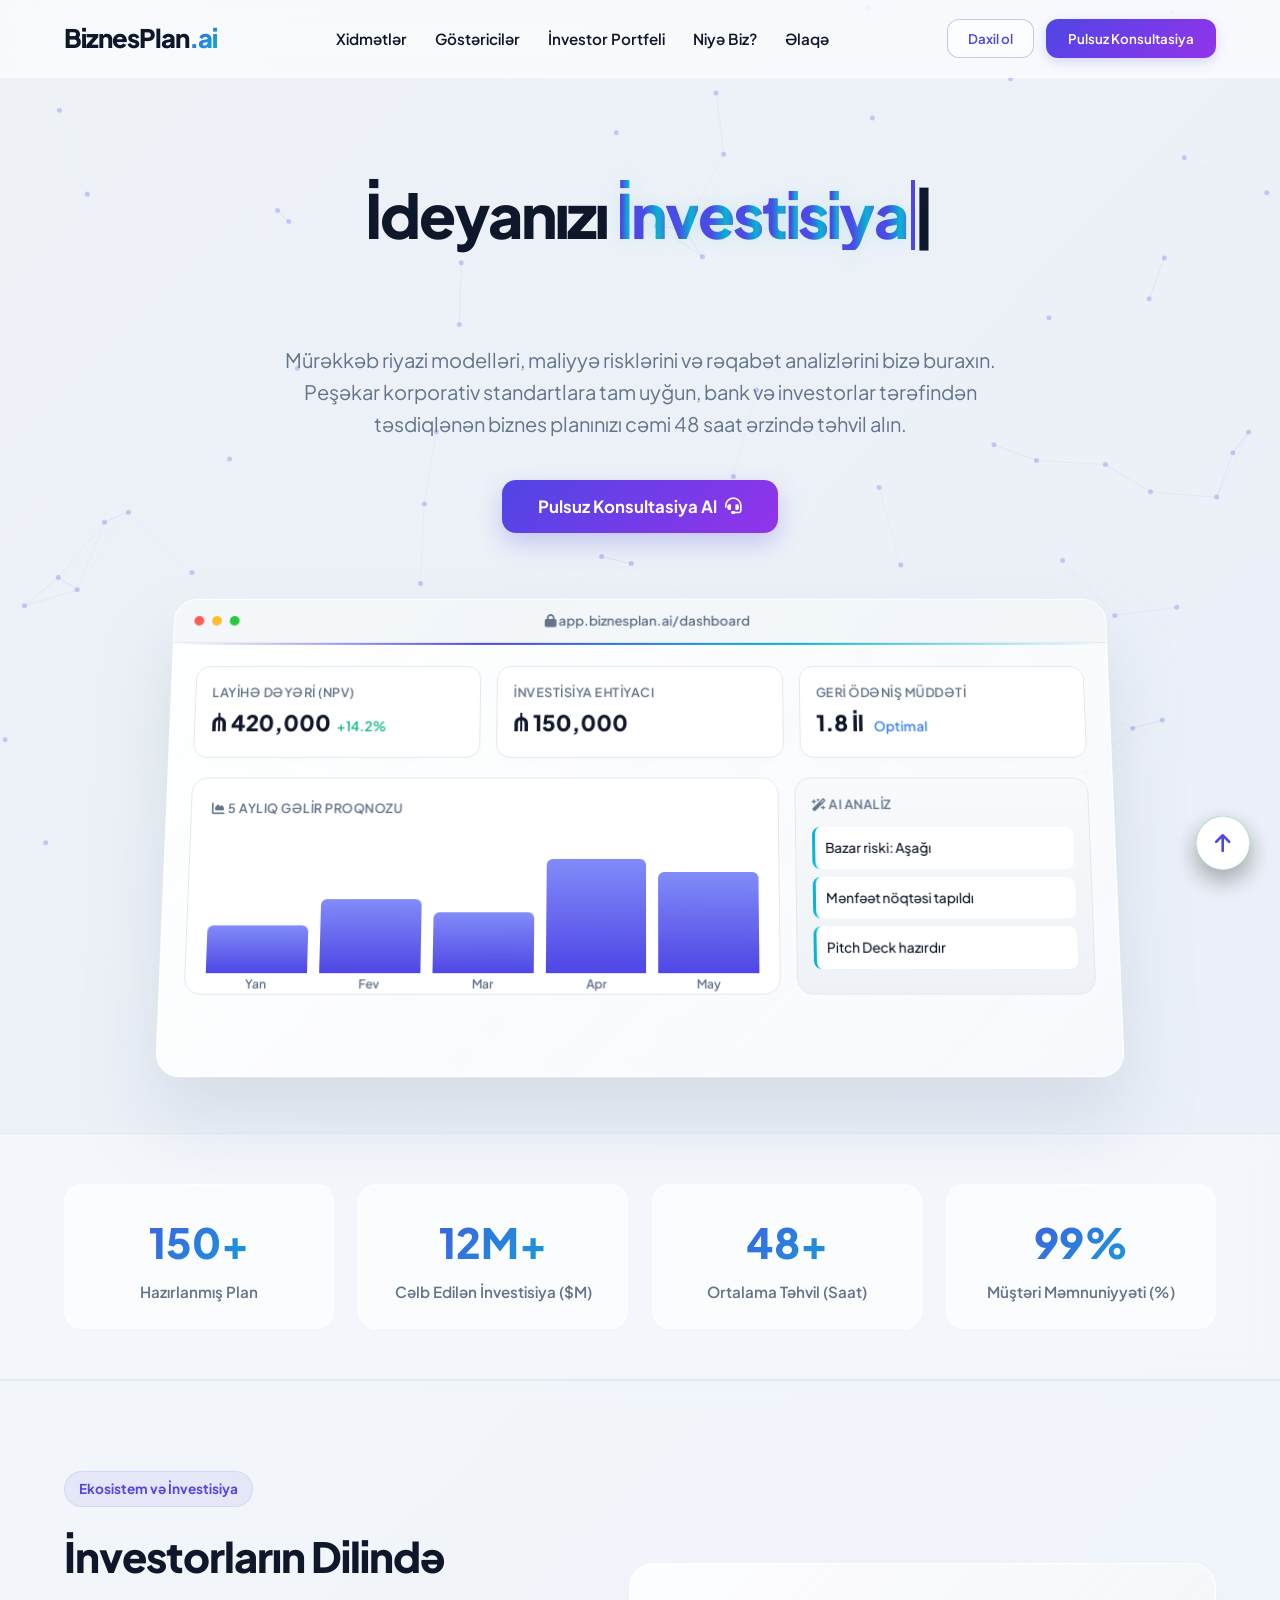
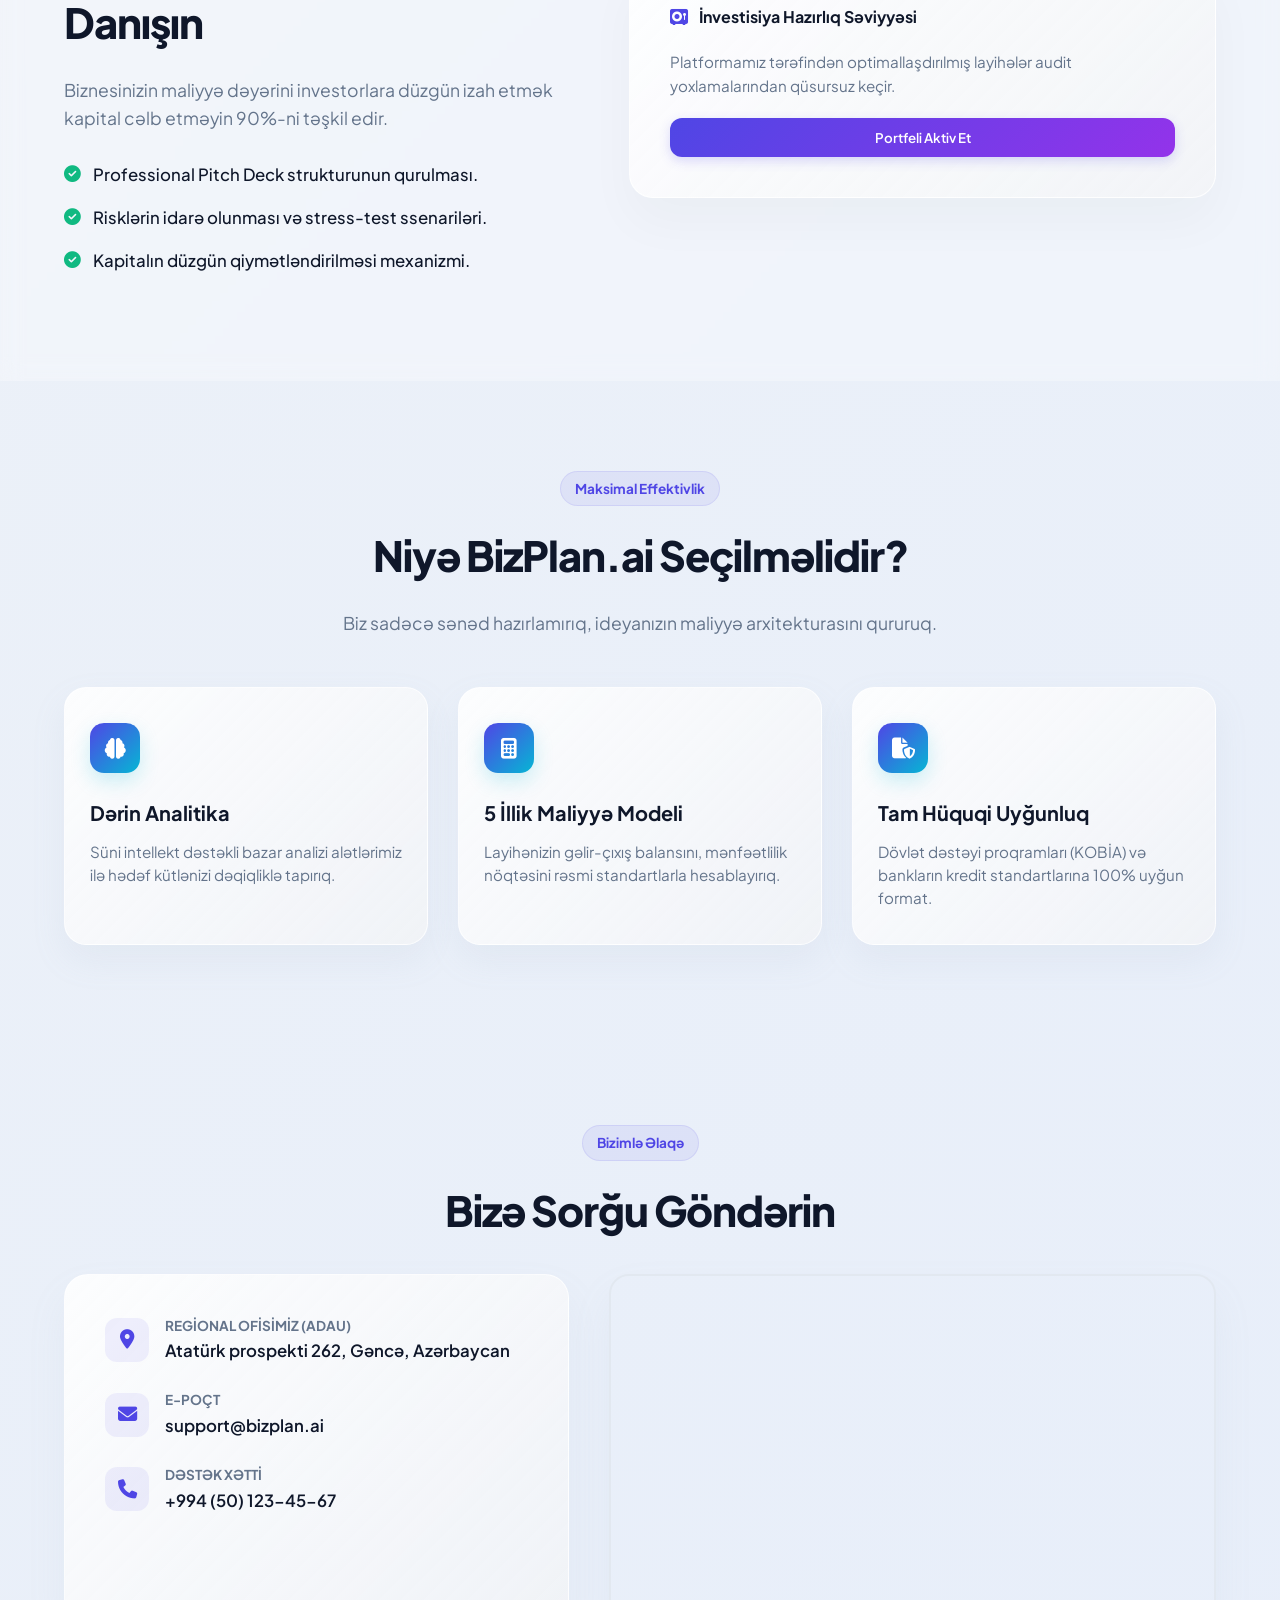
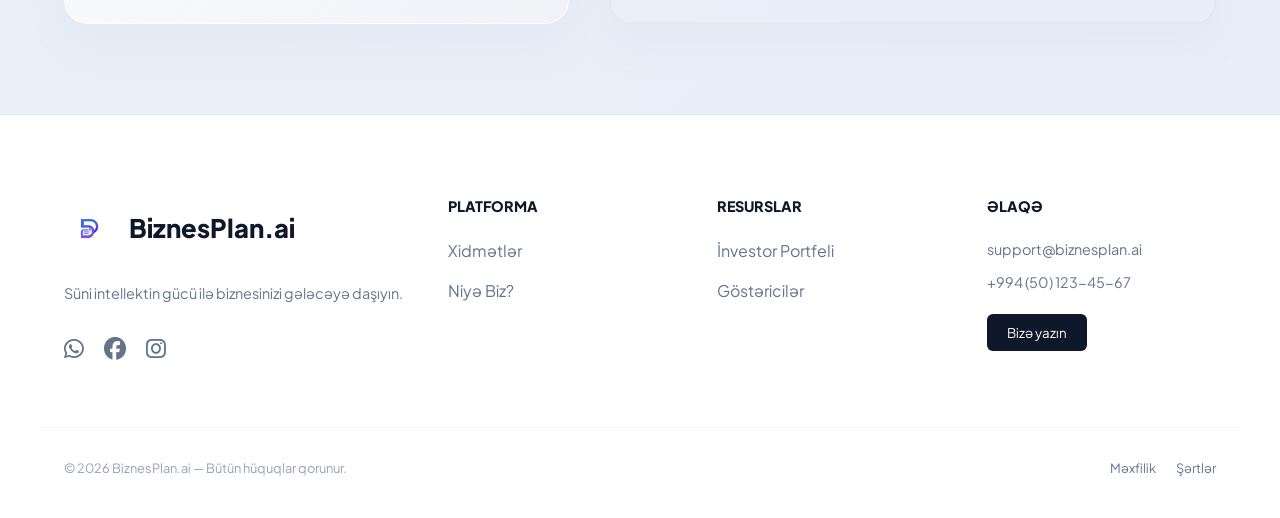
==== commit f76e0982: "v2.0" ====
--- a/index.html
+++ b/index.html
@@ -3,8 +3,7 @@
   <head>
     <meta charset="UTF-8" />
     <meta name="viewport" content="width=device-width, initial-scale=1.0" />
-    <title>BizPlan.ai | Professional Biznes Plan Platforması</title>
-    <!-- Şriftlər və İkonlar -->
+    <title>BiznesPlan.ai | Professional Biznes Plan Platforması</title>
     <link
       href="https://fonts.googleapis.com/css2?family=Plus+Jakarta+Sans:wght@300;400;500;600;700;800&display=swap"
       rel="stylesheet"
@@ -203,7 +202,17 @@
         transition: all 0.3s ease;
       }
 
-      /* --- HERO BÖLMƏSİ VƏ TYPEWRITER --- */
+      .mobile-action-group {
+        display: none;
+        flex-direction: column;
+        gap: 12px;
+        width: 100%;
+        margin-top: 15px;
+        padding-top: 15px;
+        border-top: 1px solid rgba(148, 163, 184, 0.15);
+      }
+
+      /* --- HERO BÖLMƏSİ --- */
       main {
         padding-top: 180px;
         padding-bottom: 60px;
@@ -211,15 +220,15 @@
       }
 
       .hero-title {
-        font-size: 4.4rem;
+        font-size: calc(2.2rem + 2vw);
         font-weight: 800;
-        line-height: 1.1;
+        line-height: 1.15;
         margin-bottom: 24px;
         letter-spacing: -2px;
-        min-height: 150px;
-      }
-
-      /* --- "İNVESTİSİYA" INFINITE SHIMMER ANIMASIYASI 🌟 --- */
+        word-wrap: break-word;
+        min-height: 140px;
+      }
+
       .shimmer-text {
         position: relative;
         display: inline-block;
@@ -263,9 +272,24 @@
         max-width: 720px;
         margin: 0 auto 40px;
         line-height: 1.6;
-      }
-
-      /* --- BƏRPA OLUNAN 3D KONSULTASİYA DÜYMƏSİ --- */
+        opacity: 0;
+        transform: translateY(20px);
+        animation: textReveal 1s cubic-bezier(0.25, 1, 0.5, 1) 2.4s forwards;
+      }
+
+      @keyframes textReveal {
+        to {
+          opacity: 1;
+          transform: translateY(0);
+        }
+      }
+
+      .hero-btns {
+        opacity: 0;
+        transform: translateY(15px);
+        animation: textReveal 1s cubic-bezier(0.25, 1, 0.5, 1) 2.6s forwards;
+      }
+
       .btn-hero-main {
         font-size: 1.05rem;
         padding: 16px 36px;
@@ -364,7 +388,6 @@
         text-align: left;
         position: relative;
       }
-
       .neon-glow-line {
         position: absolute;
         top: 0;
@@ -379,7 +402,6 @@
           transparent
         );
       }
-
       .mockup-grid {
         display: grid;
         grid-template-columns: repeat(3, 1fr);
@@ -393,7 +415,6 @@
         padding: 16px;
         box-shadow: 0 4px 10px rgba(0, 0, 0, 0.01);
       }
-
       .mockup-card-title {
         font-size: 0.8rem;
         color: var(--text-muted);
@@ -415,12 +436,10 @@
       }
 
       .mockup-charts-area {
-        flex: 1;
         display: grid;
         grid-template-columns: 2fr 1fr;
         gap: 16px;
       }
-
       .chart-main-box {
         background: #ffffff;
         border: 1px solid #e2e8f0;
@@ -429,7 +448,6 @@
         display: flex;
         flex-direction: column;
       }
-
       .chart-sim-lines {
         flex: 1;
         display: flex;
@@ -445,7 +463,6 @@
         border-radius: 6px 6px 0 0;
         position: relative;
       }
-
       .chart-bar-item::after {
         content: attr(data-month);
         position: absolute;
@@ -463,7 +480,6 @@
         border-radius: 16px;
         padding: 16px;
       }
-
       .ai-log-item {
         font-size: 0.85rem;
         padding: 10px;
@@ -498,11 +514,6 @@
         transition: all 0.3s ease;
       }
 
-      .stat-card:hover {
-        transform: translateY(-4px);
-        background: #fff;
-        box-shadow: 0 15px 30px rgba(79, 70, 229, 0.08);
-      }
       .stat-num {
         font-size: 2.6rem;
         font-weight: 800;
@@ -563,8 +574,8 @@
       }
       .feature-box:hover {
         transform: translateY(-5px);
+        background: #ffffff;
         box-shadow: 0 20px 45px rgba(79, 70, 229, 0.12);
-        background: #ffffff;
       }
 
       .feature-icon {
@@ -626,81 +637,124 @@
         margin-top: 4px;
       }
 
-      /* --- FOOTER --- */
-      footer {
-        background: rgba(255, 255, 255, 0.6);
-        backdrop-filter: blur(10px);
-        border-top: 1px solid rgba(148, 163, 184, 0.15);
-        padding: 45px 0;
+      /* --- 📞 ELAQƏ VƏ ADAU MAP GOOGLE PIN BÖLMƏSİ --- */
+      .contact-section {
+        padding: 90px 0;
         text-align: center;
       }
-      .footer-content {
+      .contact-grid {
+        display: grid;
+        grid-template-columns: 1fr 1.2fr;
+        gap: 40px;
+        text-align: left;
+        margin-top: 30px;
+      }
+
+      .contact-info-card {
+        background: var(--card-gradient);
+        border: 1px solid rgba(255, 255, 255, 0.7);
+        padding: 40px;
+        border-radius: 24px;
+        box-shadow: 0 20px 40px rgba(148, 163, 184, 0.08);
+      }
+      .contact-item {
         display: flex;
-        flex-direction: column;
         align-items: center;
-        gap: 20px;
-      }
-      .footer-links {
+        gap: 16px;
+        margin-bottom: 24px;
+      }
+      .contact-icon {
+        width: 44px;
+        height: 44px;
+        background: rgba(79, 70, 229, 0.08);
+        color: #4f46e5;
+        border-radius: 12px;
         display: flex;
-        gap: 24px;
-      }
-      .footer-links a {
+        justify-content: center;
+        align-items: center;
+        font-size: 1.2rem;
+      }
+      .contact-text h5 {
+        font-size: 0.85rem;
         color: var(--text-muted);
-        text-decoration: none;
-        font-size: 0.9rem;
+        text-transform: uppercase;
+        font-weight: 700;
+      }
+      .contact-text p {
+        font-size: 1.05rem;
         font-weight: 600;
-      }
-      .footer-links a:hover {
-        color: #4f46e5;
-      }
-      .copyright {
-        color: var(--text-muted);
-        font-size: 0.85rem;
-      }
-
-      /* --- FLOATING ACTIONS --- */
+        color: var(--text-main);
+        margin-top: 2px;
+      }
+
+      .map-wrapper {
+        border-radius: 24px;
+        overflow: hidden;
+        border: 1px solid rgba(255, 255, 255, 0.8);
+        box-shadow: 0 20px 40px rgba(148, 163, 184, 0.08);
+        height: 100%;
+        min-height: 350px;
+      }
+
+   
+
+      /* --- FLOATING ACTIONS (Z-INDEX & POINTER EVENTS FIXED) --- */
       .floating-container {
         position: fixed;
         bottom: 30px;
         right: 30px;
         display: flex;
         flex-direction: column;
-        gap: 12px;
-        z-index: 9999;
-      }
+        gap: 14px;
+        z-index: 99999 !important; /* En üst katmana taşındı */
+        pointer-events: none; /* Container'ın kendisi tıklamayı engellemez */
+      }
+
       .float-btn {
-        width: 50px;
-        height: 50px;
+        width: 54px;
+        height: 54px;
         border-radius: 50%;
         display: flex;
         justify-content: center;
         align-items: center;
-        color: white;
-        font-size: 1.4rem;
+        box-shadow: 0 10px 25px rgba(0, 0, 0, 0.18);
+        border: none;
+        outline: none;
+        transition: all 0.4s cubic-bezier(0.25, 1, 0.5, 1);
+        pointer-events: auto !important; /* Butonların kendisi kesinlikle tıklanabilir */
         cursor: pointer;
-        box-shadow: 0 8px 24px rgba(0, 0, 0, 0.12);
-        transition: all 0.3s ease;
-        border: none;
-      }
+      }
+
       .btn-whatsapp {
         background-color: #25d366;
+        color: white;
         text-decoration: none;
+        transform: translateY(68px);
       }
       .btn-whatsapp:hover {
-        transform: scale(1.1);
-      }
+        transform: translateY(68px) scale(1.08);
+      }
+
+      .floating-container.scrolled-active .btn-whatsapp {
+        transform: translateY(0);
+      }
+      .floating-container.scrolled-active .btn-whatsapp:hover {
+        transform: scale(1.08);
+      }
+
       .btn-scroll-top {
         background: #ffffff;
         color: #4f46e5;
-        border: 1px solid rgba(148, 163, 184, 0.2);
+        border: 1px solid rgba(148, 163, 184, 0.25);
         opacity: 0;
         pointer-events: none;
-        transform: translateY(20px);
+        transform: translateY(40px) scale(0.7);
+        font-size: 1.3rem;
       }
       .btn-scroll-top.show {
         opacity: 1;
-        pointer-events: auto;
-        transform: translateY(0);
+        pointer-events: auto !important;
+        transform: translateY(0) scale(1);
       }
       .btn-scroll-top:hover {
         background: #4f46e5;
@@ -810,7 +864,7 @@
         margin: 0 auto 20px auto;
       }
 
-      /* --- RWD --- */
+      /* --- RWD MEDIA QUERIES --- */
       @media (max-width: 992px) {
         .hero-title {
           font-size: 3.2rem;
@@ -835,23 +889,62 @@
         .ai-logs-box {
           display: none;
         }
+        .contact-grid {
+          grid-template-columns: 1fr;
+        }
       }
 
       @media (max-width: 768px) {
+        /* Mobil Cihazlar İçin Buton Alanı Optimizasyonu */
+        .floating-container {
+          bottom: 20px !important;
+          right: 20px !important;
+          gap: 12px !important;
+        }
+
+        .float-btn {
+          width: 50px !important;
+          height: 50px !important;
+          font-size: 1.25rem !important;
+        }
+
+        .btn-whatsapp {
+          transform: translateY(62px) !important;
+        }
+        .btn-whatsapp:hover {
+          transform: translateY(62px) scale(1.05) !important;
+        }
+
+        .floating-container.scrolled-active .btn-whatsapp {
+          transform: translateY(0) !important;
+        }
+
+        footer {
+          position: relative;
+          z-index: 10; /* Butonların altında kalması garanti altına alındı */
+          padding-bottom: 90px !important;
+        }
+
         .menu-toggle {
           display: flex;
-        }
+          z-index: 1002;
+        }
+
         .nav-links {
           position: fixed;
-          top: 70px;
+          top: 0;
           left: -100%;
-          width: 100%;
-          height: calc(100vh - 70px);
+          width: 290px;
+          height: 100vh;
           background: rgba(255, 255, 255, 0.98);
+          backdrop-filter: blur(25px);
           flex-direction: column;
-          padding-top: 40px;
-          gap: 24px;
-          transition: 0.3s ease-in-out;
+          justify-content: flex-start;
+          padding: 100px 24px 40px;
+          gap: 18px;
+          transition: 0.4s cubic-bezier(0.16, 1, 0.3, 1);
+          box-shadow: 15px 0 40px rgba(15, 23, 42, 0.08);
+          z-index: 1001;
         }
         .nav-links.active {
           left: 0;
@@ -859,6 +952,29 @@
         .nav-buttons {
           display: none;
         }
+
+        .nav-links::after {
+          content: "";
+          display: block;
+          width: 100%;
+          height: 1px;
+          background: #e2e8f0;
+          margin: 10px 0;
+        }
+
+        .mobile-action-group {
+          display: flex;
+          width: 100%;
+        }
+        .mobile-action-group .btn-nav-outline,
+        .mobile-action-group .btn-nav-primary {
+          width: 100%;
+          text-align: center;
+          justify-content: center;
+          display: flex;
+          margin-bottom: 4px;
+        }
+
         .menu-toggle.active span:nth-child(1) {
           transform: rotate(45deg) translate(6px, 6px);
         }
@@ -868,9 +984,9 @@
         .menu-toggle.active span:nth-child(3) {
           transform: rotate(-45deg) translate(5px, -5px);
         }
-        .hero-title {
-          font-size: 2.3rem;
-          min-height: auto;
+
+        .hero-p {
+          font-size: 1.1rem;
         }
         .features-grid {
           grid-template-columns: 1fr;
@@ -882,13 +998,25 @@
           grid-template-columns: 1fr;
         }
       }
+
+/* Footer Hover və Responsivlik */
+.footer-link { color: #64748b !important; text-decoration: none; transition: 0.3s !important; }
+.footer-link:hover { color: #4f46e5 !important; }
+
+@media (max-width: 992px) {
+  .footer-grid { grid-template-columns: repeat(2, 1fr) !important; gap: 40px !important; }
+}
+@media (max-width: 600px) {
+  .footer-grid { grid-template-columns: 1fr !important; text-align: center; }
+  .logo-wrapper { justify-content: center; }
+  .social-wrapper { justify-content: center; }
+  .bottom-bar { flex-direction: column; gap: 15px; }
+}
     </style>
   </head>
   <body>
-    <!-- SPIDER WEB CANVAS ANIMASIYASI 🕸 -->
     <canvas id="spiderWebCanvas"></canvas>
 
-    <!-- PULSUZ KONSULTASİYA MODAL PANƏLİ -->
     <div class="modal-overlay" id="consultationOverlay">
       <div class="consultation-modal">
         <button type="button" class="modal-close-btn" id="modalCloseBtn">
@@ -945,31 +1073,30 @@
           <h3 class="modal-title" style="color: #10b981">Uğurlu Əməliyyat!</h3>
           <p class="modal-subtitle" style="margin-bottom: 0">
             Konsultasiya sorğunuz qəbul edildi. 24 saat ərzində baş ekspertimiz
-            sizinlə əlaqə saxlayacaq.
+            sizinlə əlaqə saxlayaq.
           </p>
         </div>
       </div>
     </div>
 
-    <!-- RESPONSIVE NAVBAR -->
     <header id="mainNavbar">
       <div class="container nav-wrapper">
-        <a href="index.html" class="logo">BizPlan<span>.ai</span></a>
+        <a href="index.html" class="logo">BiznesPlan<span>.ai</span></a>
 
         <button class="menu-toggle" id="menuToggle">
           <span></span><span></span><span></span>
         </button>
 
-        <!-- İstədiyiniz Tam Düzgün Və Yenilənmiş Sıralama -->
         <ul class="nav-links" id="navLinks">
-          <li><a href="#features">Xidmətlər</a></li> 
-                    <li><a href="#stats">Göstəricilər</a></li>
+          <li><a href="#features">Xidmətlər</a></li>   <li><a href="#stats">Göstəricilər</a></li>
           <li><a href="#investor-portfolio">İnvestor Portfeli</a></li>
           <li><a href="#why-us">Niyə Biz?</a></li>
-         
+       
+          <li><a href="#contact">Əlaqə</a></li>
+          <div class="mobile-action-group" id="mobileActions"></div>
         </ul>
 
-        <div class="nav-buttons">
+        <div class="nav-buttons" id="desktopButtons">
           <button
             class="btn-nav-outline"
             onclick="window.location.href = 'login.html'"
@@ -983,10 +1110,8 @@
       </div>
     </header>
 
-    <!-- Hero Bölməsi (Typewriter Və Shimmer Effekti) -->
     <main>
       <div class="container">
-        <!-- Canlı olaraq hərflərlə doldurulan başlıq -->
         <h1 class="hero-title" id="typewriterTitle"></h1>
 
         <p class="hero-p">
@@ -997,13 +1122,11 @@
         </p>
 
         <div class="hero-btns">
-          <!-- BƏRPA OLUNAN LÜKS 3D DÜYMƏ -->
           <button class="btn-hero-main open-cons-btn">
             Pulsuz Konsultasiya Al <i class="fa-solid fa-headset"></i>
           </button>
         </div>
 
-        <!-- 3D IDARƏETMƏ PANELİ (DASHBOARD) MAKETİ -->
         <div class="dashboard-mockup-wrapper" id="features">
           <div class="dashboard-mockup">
             <div class="mockup-header">
@@ -1011,14 +1134,11 @@
               <div class="mockup-dot yellow"></div>
               <div class="mockup-dot green"></div>
               <div class="mockup-title-text">
-                <i class="fa-solid fa-lock"></i> app.bizplan.ai/dashboard
+                <i class="fa-solid fa-lock"></i> app.biznesplan.ai/dashboard
               </div>
             </div>
-
             <div class="mockup-body">
               <div class="neon-glow-line"></div>
-
-              <!-- Üst Maliyyə Kartları -->
               <div class="mockup-grid">
                 <div class="mockup-card">
                   <div class="mockup-card-title">Layihə Dəyəri (NPV)</div>
@@ -1037,13 +1157,11 @@
                   </div>
                 </div>
               </div>
-
-              <!-- Qrafik və AI jurnalları -->
               <div class="mockup-charts-area">
                 <div class="chart-main-box">
                   <div class="mockup-card-title">
                     <i class="fa-solid fa-chart-area"></i> 5 Aylıq Gəlir
-                    Proqnozu (Simulyasiya)
+                    Proqnozu
                   </div>
                   <div class="chart-sim-lines">
                     <div
@@ -1076,11 +1194,10 @@
                 <div class="ai-logs-box">
                   <div class="mockup-card-title" style="margin-bottom: 12px">
                     <i class="fa-solid fa-wand-magic-sparkles"></i> AI Analiz
-                    Jurnalı
                   </div>
-                  <div class="ai-log-item">Bazar riski: Aşağı təhlükə</div>
-                  <div class="ai-log-item">Mənfəət nöqtəsi hesablandı</div>
-                  <div class="ai-log-item">Pitch Deck hazır vəziyyətdə</div>
+                  <div class="ai-log-item">Bazar riski: Aşağı</div>
+                  <div class="ai-log-item">Mənfəət nöqtəsi tapıldı</div>
+                  <div class="ai-log-item">Pitch Deck hazırdır</div>
                 </div>
               </div>
             </div>
@@ -1089,31 +1206,29 @@
       </div>
     </main>
 
-    <!-- Statistika Bölməsi -->
     <section class="stats-section" id="stats">
       <div class="container">
         <div class="stats-grid">
           <div class="stat-card">
-            <div class="stat-num">150+</div>
+            <div class="stat-num" data-target="150">0</div>
             <div class="stat-label">Hazırlanmış Plan</div>
           </div>
           <div class="stat-card">
-            <div class="stat-num">$12M+</div>
-            <div class="stat-label">Cəlb Edilən İnvestisiya</div>
+            <div class="stat-num" data-target="12">0</div>
+            <div class="stat-label">Cəlb Edilən İnvestisiya ($M)</div>
           </div>
           <div class="stat-card">
-            <div class="stat-num">48<span>saat</span></div>
-            <div class="stat-label">Ortalama Təhvil</div>
+            <div class="stat-num" data-target="48">0</div>
+            <div class="stat-label">Ortalama Təhvil (Saat)</div>
           </div>
           <div class="stat-card">
-            <div class="stat-num">99%</div>
-            <div class="stat-label">Müştəri Məmnuniyyəti</div>
+            <div class="stat-num" data-target="99">0</div>
+            <div class="stat-label">Müştəri Məmnuniyyəti (%)</div>
           </div>
         </div>
       </div>
     </section>
 
-    <!-- INVESTOR PORTFELI BÖLMƏSİ -->
     <section class="premium-section" id="investor-portfolio">
       <div class="container portfolio-container">
         <div class="portfolio-text">
@@ -1123,27 +1238,19 @@
           </h2>
           <p class="section-desc" style="text-align: left; margin: 0 0 30px 0">
             Biznesinizin maliyyə dəyərini investorlara düzgün izah etmək kapital
-            cəlb etməyin 90%-ni təşkil edir. Bizim hazırladığımız portfel
-            strukturu sizə üstünlük qazandırır:
+            cəlb etməyin 90%-ni təşkil edir.
           </p>
-
           <div class="list-item">
             <i class="fa-solid fa-circle-check"></i>
-            <span
-              >Professional Pitch Deck (İnvestor Təqdimatı) strukturunun
-              qurulması.</span
-            >
+            <span>Professional Pitch Deck strukturunun qurulması.</span>
           </div>
           <div class="list-item">
             <i class="fa-solid fa-circle-check"></i>
-            <span
-              >Risklərin idarə olunması və stress-test ssenarilərinin
-              hazırlanması.</span
-            >
+            <span>Risklərin idarə olunması və stress-test ssenariləri.</span>
           </div>
           <div class="list-item">
             <i class="fa-solid fa-circle-check"></i>
-            <span>Kapitalın (Equity) düzgün qiymətləndirilməsi mexanizmi.</span>
+            <span>Kapitalın düzgün qiymətləndirilməsi mexanizmi.</span>
           </div>
         </div>
         <div class="portfolio-visual">
@@ -1162,8 +1269,7 @@
               margin-bottom: 20px;
             "
           >
-            Platformamız tərəfindən optimallaşdırılmış layihələr beynəlxalq
-            vençur fondlarının və yerli mələk investorların daxili audit
+            Platformamız tərəfindən optimallaşdırılmış layihələr audit
             yoxlamalarından qüsursuz keçir.
           </p>
           <button class="btn-nav-primary open-cons-btn" style="width: 100%">
@@ -1173,24 +1279,21 @@
       </div>
     </section>
 
-    <!-- NİYƏ BİZ? (STRATEGİYA) -->
     <section class="premium-section" id="why-us">
       <div class="container">
         <span class="section-badge">Maksimal Effektivlik</span>
         <h2 class="section-title">Niyə BizPlan.ai Seçilməlidir?</h2>
         <p class="section-desc">
           Biz sadəcə sənəd hazırlamırıq, ideyanızın maliyyə arxitekturasını
-          qururuq və onun investorlar qarşısında ən yüksək dəyəri almasını təmin
-          edirik.
+          qururuq.
         </p>
-
         <div class="features-grid">
           <div class="feature-box">
             <div class="feature-icon"><i class="fa-solid fa-brain"></i></div>
             <h4>Dərin Analitika</h4>
             <p>
               Süni intellekt dəstəkli bazar analizi alətlərimiz ilə hədəf
-              kütlənizi və rəqiblərinizin zəif nöqtələrini dəqiqliklə tapırıq.
+              kütlənizi dəqiqliklə tapırıq.
             </p>
           </div>
           <div class="feature-box">
@@ -1199,9 +1302,8 @@
             </div>
             <h4>5 İllik Maliyyə Modeli</h4>
             <p>
-              Layihənizin gəlir-çıxış balansını, mənfəətlilik nöqtəsini
-              (Break-Even) və ROI göstəricilərini rəsmi standartlarla
-              hesablayırıq.
+              Layihənizin gəlir-çıxış balansını, mənfəətlilik nöqtəsini rəsmi
+              standartlarla hesablayırıq.
             </p>
           </div>
           <div class="feature-box">
@@ -1210,42 +1312,139 @@
             </div>
             <h4>Tam Hüquqi Uyğunluq</h4>
             <p>
-              Dövlət dəstəyi proqramları (KOBİA), yerli və xarici bankların
-              kredit standartlarına 100% uyğun format təqdim edirik.
+              Dövlət dəstəyi proqramları (KOBİA) və bankların kredit
+              standartlarına 100% uyğun format.
             </p>
           </div>
         </div>
       </div>
     </section>
 
-    <!-- Lüks Footer -->
-    <footer>
-      <div class="container footer-content">
-        <div class="logo" style="font-size: 1.4rem">
-          BizPlan<span>.ai</span>
+ 
+<section class="premium-section" id="contact">
+  <div class="container">
+    <span class="section-badge">Bizimlə Əlaqə</span>
+    <h2 class="section-title">Bizə Sorğu Göndərin</h2>
+    
+    <div class="contact-grid">
+      <!-- Əlaqə Məlumatları -->
+      <div class="contact-info-card">
+        <div class="contact-item">
+          <div class="contact-icon"><i class="fa-solid fa-location-dot"></i></div>
+          <div class="contact-text">
+            <h5>Regional Ofisimiz (ADAU)</h5>
+            <p>Atatürk prospekti 262, Gəncə, Azərbaycan</p>
+          </div>
         </div>
-        <div class="footer-links">
-          <a href="#features">Xidmətlər</a>
-          <a href="#investor-portfolio">İnvestor Portfeli</a>
-          <a href="#why-us">Niyə Biz?</a>
-          <a href="#stats">Göstəricilər</a>
+        <div class="contact-item">
+          <div class="contact-icon"><i class="fa-solid fa-envelope"></i></div>
+          <div class="contact-text">
+            <h5>E-Poçt</h5>
+            <p>support@bizplan.ai</p>
+          </div>
         </div>
-        <p class="copyright">
-          &copy; 2026 BizPlan.ai. Bütün hüquqlar qorunur. Biznesinizi gələcəyə
-          daşıyın.
-        </p>
+        <div class="contact-item">
+          <div class="contact-icon"><i class="fa-solid fa-phone"></i></div>
+          <div class="contact-text">
+            <h5>Dəstək Xətti</h5>
+            <p>+994 (50) 123-45-67</p>
+          </div>
+        </div>
       </div>
-    </footer>
-
-    <!-- Floating Actions -->
-    <div class="floating-container">
+
+      <!-- ADAU Xəritəsi (Qırmızı Pin ilə) -->
+    <!-- ADAU Qırmızı Pinli Xəritə -->
+<div class="map-wrapper" style="width: 100%; height: 350px; border-radius: 20px; overflow: hidden; border: 2px solid #e2e8f0;">
+
+  <iframe 
+    src="https://www.google.com/maps?q=Azerbaijan+State+Agricultural+University,Ganja&output=embed&hl=az" 
+    width="100%" 
+    height="100%" 
+    style="border:0;" 
+    allowfullscreen="" 
+    loading="lazy">
+  </iframe>
+</div>
+    </div>
+  </div>
+</section>
+
+<div id="pointingArrow" style="position: fixed; top: 70px; right: 260px; z-index: 1001; opacity: 0; pointer-events: none; transition: all 0.5s ease; transform: rotate(0deg);">
+  <i class="fa-solid fa-arrow-turn-up" style="font-size: 45px; color: #4f46e5; animation: bounce 1.5s infinite;"></i>
+</div>
+
+<style>
+  @keyframes bounce {
+    0%, 100% { transform: translateX(0); }
+    50% { transform: translateY(15px); }
+  }
+</style>
+
+
+<footer style="background-color: #ffffff; padding: 80px 0 40px; border-top: 1px solid #e2e8f0; font-family: 'Plus Jakarta Sans', sans-serif;">
+  <div class="container footer-grid" style="max-width: 1200px; margin: 0 auto; display: grid; grid-template-columns: 1.5fr 1fr 1fr 1fr; gap: 40px; align-items: start;">
+    
+    <!-- 1. Logo və Şirkət -->
+    <div style="display: flex; flex-direction: column; align-items: flex-start;" class="footer-brand-col">
+      <div class="logo-wrapper" style="display: flex; align-items: center; gap: 15px; margin-bottom: 20px;">
+        <img src="./img/logo.png" alt="BiznesPlan.ai" style="width: 50px; height: auto;">
+        <a href="index.html" style="font-size: 1.6rem; font-weight: 800; text-decoration: none; color: #0f172a;">BiznesPlan<span>.ai</span></a>
+      </div>
+      <p style="color: #64748b; font-size: 0.9rem; line-height: 1.7; margin-bottom: 25px;">Süni intellektin gücü ilə biznesinizi gələcəyə daşıyın.</p>
+      <div style="display: flex; gap: 20px;" class="social-wrapper">
+        <a href="https://wa.me/994501234567" class="footer-link" style="font-size: 1.4rem;"><i class="fa-brands fa-whatsapp"></i></a>
+        <a href="#" class="footer-link" style="font-size: 1.4rem;"><i class="fa-brands fa-facebook"></i></a>
+        <a href="#" class="footer-link" style="font-size: 1.4rem;"><i class="fa-brands fa-instagram"></i></a>
+      </div>
+    </div>
+
+    <!-- 2. Platforma -->
+    <div>
+      <h4 style="color: #0f172a; font-size: 0.9rem; font-weight: 800; text-transform: uppercase; margin-bottom: 20px;">Platforma</h4>
+      <ul style="list-style: none; padding: 0;">
+        <li style="margin-bottom: 15px;"><a href="#features" class="footer-link">Xidmətlər</a></li>
+        <li style="margin-bottom: 15px;"><a href="#why-us" class="footer-link">Niyə Biz?</a></li>
+      </ul>
+    </div>
+
+    <!-- 3. Resurslar -->
+    <div>
+      <h4 style="color: #0f172a; font-size: 0.9rem; font-weight: 800; text-transform: uppercase; margin-bottom: 20px;">Resurslar</h4>
+      <ul style="list-style: none; padding: 0;">
+        <li style="margin-bottom: 15px;"><a href="#investor-portfolio" class="footer-link">İnvestor Portfeli</a></li>
+        <li style="margin-bottom: 15px;"><a href="#stats" class="footer-link">Göstəricilər</a></li>
+      </ul>
+    </div>
+
+    <!-- 4. Əlaqə -->
+    <div>
+      <h4 style="color: #0f172a; font-size: 0.9rem; font-weight: 800; text-transform: uppercase; margin-bottom: 20px;">Əlaqə</h4>
+      <p style="color: #64748b; font-size: 0.9rem; margin-bottom: 10px;">support@biznesplan.ai</p>
+      <p style="color: #64748b; font-size: 0.9rem; margin-bottom: 20px;">+994 (50) 123-45-67</p>
+      <button onclick="window.location.href='#contact'" style="background: #0f172a; color: white; border: none; padding: 10px 20px; border-radius: 6px; cursor: pointer;">Bizə yazın</button>
+    </div>
+  </div>
+
+  <!-- Bottom Bar -->
+  <div class="container bottom-bar" style="max-width: 1200px; margin: 60px auto 0; border-top: 1px solid #f1f5f9; padding-top: 30px; display: flex; justify-content: space-between; align-items: center;">
+    <p style="color: #94a3b8; font-size: 0.8rem;">© 2026 BiznesPlan.ai — Bütün hüquqlar qorunur.</p>
+    <div style="display: flex; gap: 20px;">
+      <a href="#" class="footer-link" style="font-size: 0.8rem;">Məxfilik</a>
+      <a href="#" class="footer-link" style="font-size: 0.8rem;">Şərtlər</a>
+    </div>
+  </div>
+</footer>
+
+
+    <div class="floating-container" id="floatContainer">
       <a
-        href="https://wa.me/994500000000"
+        href="https://wa.me/994501234567"
         target="_blank"
         class="float-btn btn-whatsapp"
         title="Bizimlə Əlaqə"
-        ><i class="fa-brands fa-whatsapp"></i
-      ></a>
+      >
+        <i class="fa-brands fa-whatsapp"></i>
+      </a>
       <button
         type="button"
         class="float-btn btn-scroll-top"
@@ -1257,7 +1456,29 @@
     </div>
 
     <script>
-      // 1. TYPEWRITER (YAZI MAKİNASI) VƏ SHIMMER ANIMASIYASI ✍️
+      // 1. MOBİL MENYU DÜYMƏLƏRİNİN APENDİKSİ
+      const desktopButtons = document.getElementById("desktopButtons");
+      const mobileActions = document.getElementById("mobileActions");
+      if (desktopButtons && mobileActions) {
+        mobileActions.innerHTML = desktopButtons.innerHTML;
+      }
+
+      // Hamburger Menyu Açılışı
+      const menuToggle = document.getElementById("menuToggle");
+      const navLinks = document.getElementById("navLinks");
+      menuToggle.addEventListener("click", () => {
+        menuToggle.classList.toggle("active");
+        navLinks.classList.toggle("active");
+      });
+
+      document.querySelectorAll(".nav-links a").forEach((link) => {
+        link.addEventListener("click", () => {
+          menuToggle.classList.remove("active");
+          navLinks.classList.remove("active");
+        });
+      });
+
+      // 2. TYPEWRITER (YAZI MAKİNASI) EFFEKTİ
       const words = ["İdeyanızı ", "İnvestisiya ", "Cəlb Edən Plana Çevirin."];
       const el = document.getElementById("typewriterTitle");
       let wordIdx = 0,
@@ -1267,18 +1488,14 @@
       function typeEffect() {
         if (wordIdx < words.length) {
           const fullWord = words[wordIdx];
-
           if (wordIdx === 1) {
-            // "İnvestisiya" sözünə infinite parlaq klası verilir
             currentText += `<span class="shimmer-text">${fullWord[charIdx]}</span>`;
           } else {
             currentText += fullWord[charIdx];
           }
-
           el.innerHTML =
             currentText + '<span class="typewriter-cursor">|</span>';
           charIdx++;
-
           if (charIdx < fullWord.length) {
             setTimeout(typeEffect, 90);
           } else {
@@ -1293,55 +1510,89 @@
       }
       setTimeout(typeEffect, 400);
 
-      // 2. NAVBAR SCROLL MƏNTİQİ
+      // 3. SCROLL REAKSİYALARI: NAVBAR VƏ ELEMENTLƏRİN SÜRÜŞMƏSİ
       const navbar = document.getElementById("mainNavbar");
+      const scrollTopBtn = document.getElementById("scrollTopBtn");
+      const floatContainer = document.getElementById("floatContainer");
+
       window.addEventListener("scroll", () => {
         if (window.scrollY > 50) {
           navbar.classList.add("scrolled");
         } else {
           navbar.classList.remove("scrolled");
         }
-      });
-
-      const menuToggle = document.getElementById("menuToggle");
-      const navLinks = document.getElementById("navLinks");
-      menuToggle.addEventListener("click", () => {
-        menuToggle.classList.toggle("active");
-        navLinks.classList.toggle("active");
-      });
-
-      // 3. SCROLL TO TOP DÜYMƏSİ
-      const scrollTopBtn = document.getElementById("scrollTopBtn");
-      window.addEventListener("scroll", () => {
+
         if (window.scrollY > 300) {
           scrollTopBtn.classList.add("show");
+          floatContainer.classList.add("scrolled-active");
         } else {
           scrollTopBtn.classList.remove("show");
+          floatContainer.classList.remove("scrolled-active");
         }
       });
+
       scrollTopBtn.addEventListener("click", () => {
         window.scrollTo({ top: 0, behavior: "smooth" });
       });
 
-      // 4. KONSULTASİYA MODAL FORM IDARƏETMƏSİ
+      // 4. SAYĞACLARIN CANLI ARTMASI (COUNTER ANIMATION)
+      const statsSection = document.getElementById("stats");
+      const statNums = document.querySelectorAll(".stat-num");
+      let animated = false;
+
+      function startCounters() {
+        statNums.forEach((num) => {
+          const target = +num.getAttribute("data-target");
+          let count = 0;
+          const speed = target / 40;
+
+          const updateCount = () => {
+            count += speed;
+            if (count < target) {
+              num.innerText =
+                Math.ceil(count) +
+                (target === 99 ? "%" : target === 12 ? "M+" : "+");
+              setTimeout(updateCount, 25);
+            } else {
+              num.innerText =
+                target + (target === 99 ? "%" : target === 12 ? "M+" : "+");
+            }
+          };
+          updateCount();
+        });
+      }
+
+      window.addEventListener("scroll", () => {
+        if (!animated && statsSection) {
+          const rect = statsSection.getBoundingClientRect();
+          if (rect.top < window.innerHeight && rect.bottom >= 0) {
+            startCounters();
+            animated = true;
+          }
+        }
+      });
+
+      // 5. MODAL KONSULTASİYA
       const modalOverlay = document.getElementById("consultationOverlay");
       const modalCloseBtn = document.getElementById("modalCloseBtn");
       const consultationForm = document.getElementById("consultationForm");
       const formContent = document.getElementById("formContent");
       const successContent = document.getElementById("successContent");
 
-      document.querySelectorAll(".open-cons-btn").forEach((btn) => {
-        btn.addEventListener("click", () => {
+      document.body.addEventListener("click", (e) => {
+        if (e.target && e.target.classList.contains("open-cons-btn")) {
           formContent.classList.remove("hidden");
           successContent.classList.remove("active");
           consultationForm.reset();
           modalOverlay.classList.add("active");
-        });
+          menuToggle.classList.remove("active");
+          navLinks.classList.remove("active");
+        }
       });
 
-      modalCloseBtn.addEventListener("click", () => {
-        modalOverlay.classList.remove("active");
-      });
+      modalCloseBtn.addEventListener("click", () =>
+        modalOverlay.classList.remove("active"),
+      );
       modalOverlay.addEventListener("click", (e) => {
         if (e.target === modalOverlay) modalOverlay.classList.remove("active");
       });
@@ -1355,7 +1606,7 @@
         }, 3500);
       });
 
-      // 5. INTERAKTIV SPIDER WEB ANIMASIYASI 🕸️
+      // 6. SPIDER WEB CANVAS
       const canvas = document.getElementById("spiderWebCanvas");
       const ctx = canvas.getContext("2d");
       let width = (canvas.width = window.innerWidth);
@@ -1450,7 +1701,20 @@
       }
       animateWeb();
     </script>
-
+<script>
+  window.addEventListener('scroll', () => {
+    const contactSection = document.getElementById('contact');
+    const arrow = document.getElementById('pointingArrow');
+    const rect = contactSection.getBoundingClientRect();
+
+    // Səhifə contact bölməsinə çatanda oxu göstər, yuxarı qalxanda gizlət
+    if (rect.top < window.innerHeight / 2 && rect.bottom > 100) {
+      arrow.style.opacity = '1';
+    } else {
+      arrow.style.opacity = '0';
+    }
+  });
+</script>
     <script type="module" src="js/main.js"></script>
   </body>
 </html>
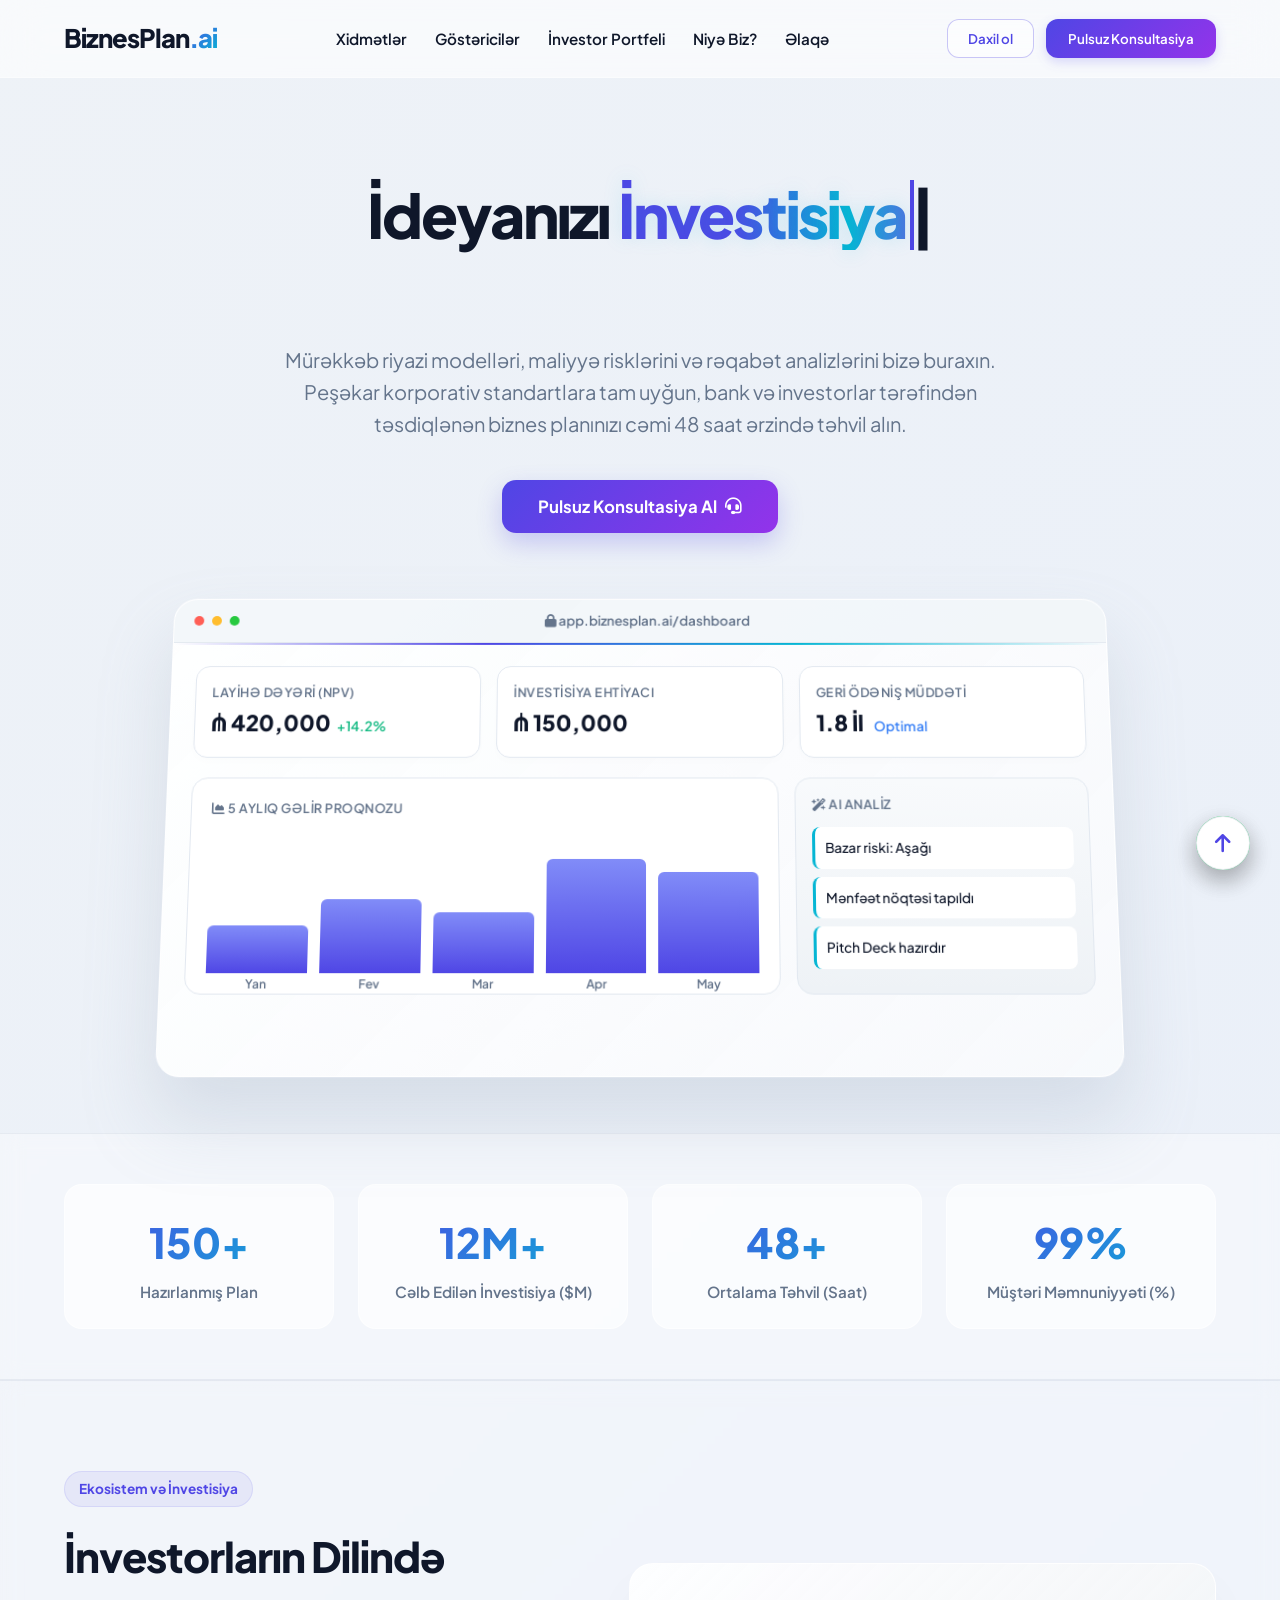
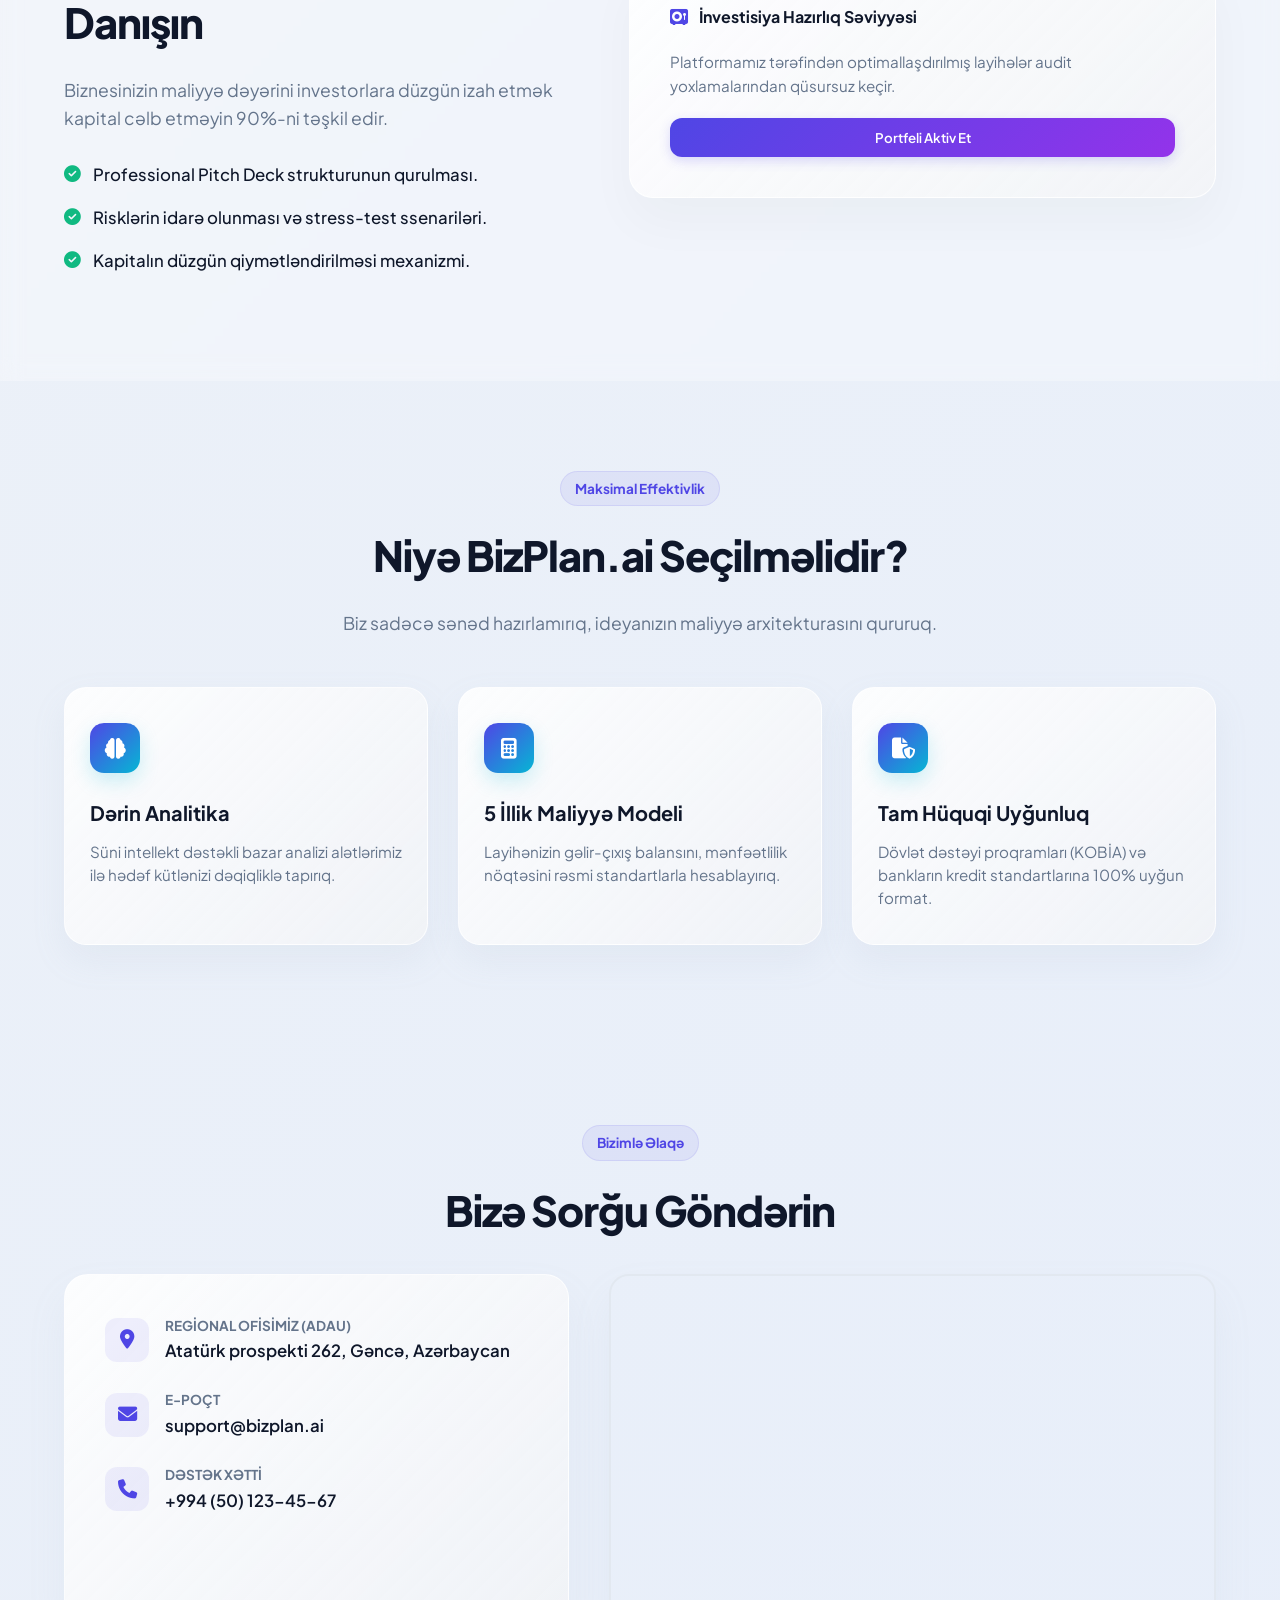
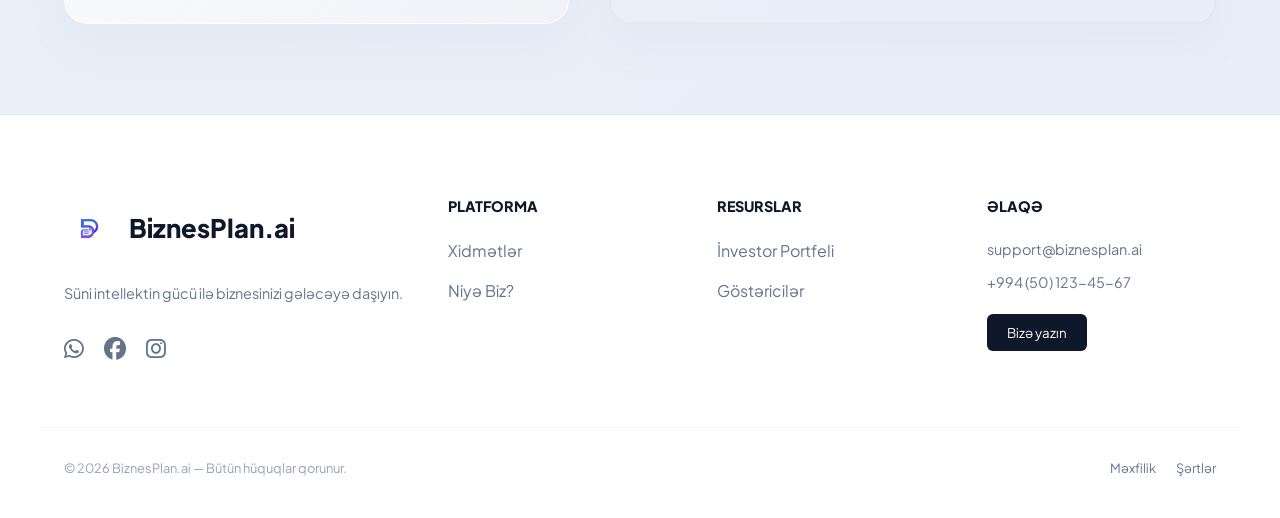
==== commit 9c46b206: "v3.0" ====
--- a/index.html
+++ b/index.html
@@ -8,1011 +8,14 @@
       href="https://fonts.googleapis.com/css2?family=Plus+Jakarta+Sans:wght@300;400;500;600;700;800&display=swap"
       rel="stylesheet"
     />
+    <link rel="shortcut icon" href="./img/favicon.png" type="image/x-icon">
     <link
       rel="stylesheet"
       href="https://cdnjs.cloudflare.com/ajax/libs/font-awesome/6.4.0/css/all.min.css"
     />
     <link rel="stylesheet" href="css/style.css" />
-
-    <style>
-      :root {
-        --text-main: #0f172a;
-        --text-muted: #64748b;
-        --bg-gradient: linear-gradient(
-          135deg,
-          #eef2f7 0%,
-          #e0eafd 50%,
-          #f0fdf4 100%
-        );
-        --primary-gradient: linear-gradient(135deg, #4f46e5 0%, #06b6d4 100%);
-        --btn-gradient: linear-gradient(135deg, #4f46e5 0%, #9333ea 100%);
-        --card-gradient: linear-gradient(
-          135deg,
-          rgba(255, 255, 255, 0.85) 0%,
-          rgba(243, 244, 246, 0.7) 100%
-        );
-        --success-gradient: linear-gradient(135deg, #10b981 0%, #059669 100%);
-      }
-
-      * {
-        box-sizing: border-box;
-        margin: 0;
-        padding: 0;
-        font-family: "Plus Jakarta Sans", sans-serif;
-        scroll-behavior: smooth;
-      }
-
-      body {
-        color: var(--text-main);
-        min-height: 100vh;
-        overflow-x: hidden;
-        position: relative;
-        background: var(--bg-gradient);
-        background-size: 400% 400%;
-        animation: fluidBg 14s ease infinite;
-      }
-
-      @keyframes fluidBg {
-        0% {
-          background-position: 0% 50%;
-        }
-        50% {
-          background-position: 100% 50%;
-        }
-        100% {
-          background-position: 0% 50%;
-        }
-      }
-
-      #spiderWebCanvas {
-        position: fixed;
-        top: 0;
-        left: 0;
-        width: 100%;
-        height: 100%;
-        z-index: 0;
-        pointer-events: none;
-      }
-
-      .container {
-        width: 100%;
-        max-width: 1200px;
-        margin: 0 auto;
-        padding: 0 24px;
-        position: relative;
-        z-index: 1;
-      }
-
-      /* --- NAVBAR --- */
-      header {
-        position: fixed;
-        top: 0;
-        left: 0;
-        width: 100%;
-        z-index: 1000;
-        padding: 18px 0;
-        background: rgba(255, 255, 255, 0.6) !important;
-        backdrop-filter: blur(20px);
-        -webkit-backdrop-filter: blur(20px);
-        border-bottom: 1px solid rgba(255, 255, 255, 0.4);
-        box-shadow: 0 4px 30px rgba(0, 0, 0, 0.02);
-        transition: all 0.3s ease;
-      }
-
-      header.scrolled {
-        padding: 12px 0;
-        background: rgba(255, 255, 255, 0.85) !important;
-        border-bottom: 1px solid rgba(79, 70, 229, 0.1);
-        box-shadow: 0 10px 30px rgba(15, 23, 42, 0.05);
-      }
-
-      .nav-wrapper {
-        display: flex;
-        justify-content: space-between;
-        align-items: center;
-      }
-
-      .logo {
-        font-size: 1.6rem;
-        font-weight: 800;
-        letter-spacing: -1px;
-        color: var(--text-main);
-        text-decoration: none;
-      }
-
-      .logo span {
-        background: var(--primary-gradient);
-        -webkit-background-clip: text;
-        -webkit-text-fill-color: transparent;
-      }
-
-      .nav-links {
-        display: flex;
-        gap: 28px;
-        align-items: center;
-        list-style: none;
-      }
-
-      .nav-links a {
-        color: var(--text-main);
-        text-decoration: none;
-        font-weight: 600;
-        font-size: 0.95rem;
-        transition: color 0.25s;
-      }
-
-      .nav-links a:hover {
-        color: #4f46e5;
-      }
-
-      .nav-buttons {
-        display: flex;
-        gap: 12px;
-        align-items: center;
-      }
-
-      .btn-nav-outline {
-        padding: 10px 20px;
-        border: 1px solid rgba(79, 70, 229, 0.3);
-        border-radius: 12px;
-        background: rgba(255, 255, 255, 0.5);
-        color: #4f46e5;
-        font-weight: 600;
-        cursor: pointer;
-        transition: all 0.25s;
-      }
-
-      .btn-nav-outline:hover {
-        background: #fff;
-        border-color: #4f46e5;
-        transform: translateY(-1px);
-      }
-
-      .btn-nav-primary {
-        padding: 11px 22px;
-        border: none;
-        border-radius: 12px;
-        background: var(--btn-gradient);
-        color: #fff;
-        font-weight: 600;
-        cursor: pointer;
-        transition: all 0.25s;
-        box-shadow: 0 4px 12px rgba(79, 70, 229, 0.2);
-      }
-
-      .btn-nav-primary:hover {
-        transform: translateY(-1.5px);
-        box-shadow: 0 6px 16px rgba(79, 70, 229, 0.35);
-      }
-
-      .menu-toggle {
-        display: none;
-        flex-direction: column;
-        gap: 5px;
-        cursor: pointer;
-        background: none;
-        border: none;
-      }
-
-      .menu-toggle span {
-        width: 24px;
-        height: 3px;
-        background-color: var(--text-main);
-        border-radius: 2px;
-        transition: all 0.3s ease;
-      }
-
-      .mobile-action-group {
-        display: none;
-        flex-direction: column;
-        gap: 12px;
-        width: 100%;
-        margin-top: 15px;
-        padding-top: 15px;
-        border-top: 1px solid rgba(148, 163, 184, 0.15);
-      }
-
-      /* --- HERO BÖLMƏSİ --- */
-      main {
-        padding-top: 180px;
-        padding-bottom: 60px;
-        text-align: center;
-      }
-
-      .hero-title {
-        font-size: calc(2.2rem + 2vw);
-        font-weight: 800;
-        line-height: 1.15;
-        margin-bottom: 24px;
-        letter-spacing: -2px;
-        word-wrap: break-word;
-        min-height: 140px;
-      }
-
-      .shimmer-text {
-        position: relative;
-        display: inline-block;
-        background: linear-gradient(
-          to right,
-          #4f46e5 20%,
-          #06b6d4 40%,
-          #9333ea 60%,
-          #4f46e5 80%
-        );
-        background-size: 200% auto;
-        -webkit-background-clip: text;
-        -webkit-text-fill-color: transparent;
-        animation: shine 3s linear infinite;
-        text-shadow: 0 0 20px rgba(6, 182, 212, 0.15);
-      }
-
-      @keyframes shine {
-        to {
-          background-position: 200% center;
-        }
-      }
-
-      .typewriter-cursor {
-        display: inline-block;
-        width: 4px;
-        background-color: #4f46e5;
-        margin-left: 4px;
-        animation: blink 0.7s infinite;
-      }
-
-      @keyframes blink {
-        50% {
-          opacity: 0;
-        }
-      }
-
-      .hero-p {
-        font-size: 1.25rem;
-        color: var(--text-muted);
-        max-width: 720px;
-        margin: 0 auto 40px;
-        line-height: 1.6;
-        opacity: 0;
-        transform: translateY(20px);
-        animation: textReveal 1s cubic-bezier(0.25, 1, 0.5, 1) 2.4s forwards;
-      }
-
-      @keyframes textReveal {
-        to {
-          opacity: 1;
-          transform: translateY(0);
-        }
-      }
-
-      .hero-btns {
-        opacity: 0;
-        transform: translateY(15px);
-        animation: textReveal 1s cubic-bezier(0.25, 1, 0.5, 1) 2.6s forwards;
-      }
-
-      .btn-hero-main {
-        font-size: 1.05rem;
-        padding: 16px 36px;
-        border: none;
-        border-radius: 14px;
-        background: var(--btn-gradient);
-        color: #fff;
-        font-weight: 700;
-        cursor: pointer;
-        transition: all 0.25s cubic-bezier(0.4, 0, 0.2, 1);
-        box-shadow: 0 10px 25px rgba(79, 70, 229, 0.25);
-        display: inline-flex;
-        align-items: center;
-        gap: 8px;
-      }
-
-      .btn-hero-main:hover {
-        transform: translateY(-2.5px);
-        box-shadow: 0 14px 30px rgba(79, 70, 229, 0.4);
-      }
-
-      .btn-hero-main:active {
-        transform: translateY(0);
-      }
-
-      /* --- 3D DASHBOARD MAKETİ --- */
-      .dashboard-mockup-wrapper {
-        margin-top: 60px;
-        perspective: 1000px;
-      }
-
-      .dashboard-mockup {
-        width: 100%;
-        max-width: 950px;
-        height: 480px;
-        margin: 0 auto;
-        background: linear-gradient(
-          135deg,
-          rgba(255, 255, 255, 0.95) 0%,
-          rgba(248, 250, 252, 0.9) 100%
-        );
-        border-radius: 24px;
-        border: 1px solid rgba(255, 255, 255, 0.8);
-        box-shadow: 0 40px 70px rgba(148, 163, 184, 0.25);
-        display: flex;
-        flex-direction: column;
-        overflow: hidden;
-        position: relative;
-        transform: rotateX(5deg);
-        transition: transform 0.5s ease;
-      }
-
-      .dashboard-mockup:hover {
-        transform: rotateX(0deg) translateY(-5px);
-      }
-
-      .mockup-header {
-        height: 45px;
-        background: rgba(241, 245, 249, 0.8);
-        border-bottom: 1px solid rgba(148, 163, 184, 0.15);
-        display: flex;
-        align-items: center;
-        padding: 0 20px;
-        gap: 8px;
-      }
-
-      .mockup-dot {
-        width: 10px;
-        height: 10px;
-        border-radius: 50%;
-      }
-      .mockup-dot.red {
-        background: #ff5f56;
-      }
-      .mockup-dot.yellow {
-        background: #ffbd2e;
-      }
-      .mockup-dot.green {
-        background: #27c93f;
-      }
-      .mockup-title-text {
-        font-size: 0.85rem;
-        color: var(--text-muted);
-        font-weight: 600;
-        margin-left: auto;
-        margin-right: auto;
-        transform: translateX(-20px);
-      }
-
-      .mockup-body {
-        flex: 1;
-        padding: 24px;
-        display: flex;
-        flex-direction: column;
-        gap: 20px;
-        text-align: left;
-        position: relative;
-      }
-      .neon-glow-line {
-        position: absolute;
-        top: 0;
-        left: 0;
-        right: 0;
-        height: 2px;
-        background: linear-gradient(
-          90deg,
-          transparent,
-          #4f46e5,
-          #06b6d4,
-          transparent
-        );
-      }
-      .mockup-grid {
-        display: grid;
-        grid-template-columns: repeat(3, 1fr);
-        gap: 16px;
-      }
-
-      .mockup-card {
-        background: #ffffff;
-        border: 1px solid #e2e8f0;
-        border-radius: 14px;
-        padding: 16px;
-        box-shadow: 0 4px 10px rgba(0, 0, 0, 0.01);
-      }
-      .mockup-card-title {
-        font-size: 0.8rem;
-        color: var(--text-muted);
-        font-weight: 600;
-        text-transform: uppercase;
-        letter-spacing: 0.5px;
-      }
-      .mockup-card-val {
-        font-size: 1.4rem;
-        font-weight: 800;
-        color: var(--text-main);
-        margin-top: 4px;
-      }
-      .mockup-card-val span {
-        color: #10b981;
-        font-size: 0.85rem;
-        font-weight: 600;
-        margin-left: 6px;
-      }
-
-      .mockup-charts-area {
-        display: grid;
-        grid-template-columns: 2fr 1fr;
-        gap: 16px;
-      }
-      .chart-main-box {
-        background: #ffffff;
-        border: 1px solid #e2e8f0;
-        border-radius: 16px;
-        padding: 20px;
-        display: flex;
-        flex-direction: column;
-      }
-      .chart-sim-lines {
-        flex: 1;
-        display: flex;
-        align-items: flex-end;
-        justify-content: space-between;
-        padding-top: 20px;
-        gap: 12px;
-      }
-
-      .chart-bar-item {
-        flex: 1;
-        background: linear-gradient(to top, #4f46e5, #818cf8);
-        border-radius: 6px 6px 0 0;
-        position: relative;
-      }
-      .chart-bar-item::after {
-        content: attr(data-month);
-        position: absolute;
-        bottom: -20px;
-        left: 50%;
-        transform: translateX(-50%);
-        font-size: 0.75rem;
-        color: var(--text-muted);
-        font-weight: 600;
-      }
-
-      .ai-logs-box {
-        background: linear-gradient(180deg, #f8fafc 0%, #eef2f6 100%);
-        border: 1px solid #e2e8f0;
-        border-radius: 16px;
-        padding: 16px;
-      }
-      .ai-log-item {
-        font-size: 0.85rem;
-        padding: 10px;
-        background: #fff;
-        border-radius: 8px;
-        border-left: 3px solid #06b6d4;
-        margin-bottom: 8px;
-        font-weight: 500;
-      }
-
-      /* --- STATS SECTION --- */
-      .stats-section {
-        border-top: 1px solid rgba(148, 163, 184, 0.15);
-        border-bottom: 1px solid rgba(148, 163, 184, 0.15);
-        background: rgba(255, 255, 255, 0.4);
-        backdrop-filter: blur(10px);
-        padding: 50px 0;
-      }
-
-      .stats-grid {
-        display: grid;
-        grid-template-columns: repeat(4, 1fr);
-        gap: 24px;
-        text-align: center;
-      }
-
-      .stat-card {
-        background: rgba(255, 255, 255, 0.6);
-        padding: 24px 16px;
-        border-radius: 18px;
-        border: 1px solid rgba(255, 255, 255, 0.6);
-        transition: all 0.3s ease;
-      }
-
-      .stat-num {
-        font-size: 2.6rem;
-        font-weight: 800;
-        background: var(--primary-gradient);
-        -webkit-background-clip: text;
-        -webkit-text-fill-color: transparent;
-        margin-bottom: 4px;
-      }
-      .stat-label {
-        color: var(--text-muted);
-        font-weight: 600;
-        font-size: 0.95rem;
-      }
-
-      /* --- STRATEJİK BÖLMƏLƏR --- */
-      .premium-section {
-        padding: 90px 0;
-        text-align: center;
-      }
-      .section-badge {
-        display: inline-block;
-        padding: 6px 14px;
-        background: rgba(79, 70, 229, 0.08);
-        color: #4f46e5;
-        border-radius: 20px;
-        font-size: 0.85rem;
-        font-weight: 700;
-        margin-bottom: 16px;
-        border: 1px solid rgba(79, 70, 229, 0.1);
-      }
-      .section-title {
-        font-size: 2.6rem;
-        font-weight: 800;
-        margin-bottom: 20px;
-        letter-spacing: -1px;
-      }
-      .section-desc {
-        color: var(--text-muted);
-        font-size: 1.1rem;
-        max-width: 700px;
-        margin: 0 auto 50px auto;
-        line-height: 1.6;
-      }
-
-      .features-grid {
-        display: grid;
-        grid-template-columns: repeat(3, 1fr);
-        gap: 30px;
-      }
-      .feature-box {
-        background: var(--card-gradient);
-        border: 1px solid rgba(255, 255, 255, 0.7);
-        padding: 35px 25px;
-        border-radius: 22px;
-        text-align: left;
-        box-shadow: 0 15px 35px rgba(148, 163, 184, 0.1);
-        transition: all 0.3s ease;
-      }
-      .feature-box:hover {
-        transform: translateY(-5px);
-        background: #ffffff;
-        box-shadow: 0 20px 45px rgba(79, 70, 229, 0.12);
-      }
-
-      .feature-icon {
-        width: 50px;
-        height: 50px;
-        background: var(--primary-gradient);
-        color: white;
-        border-radius: 14px;
-        display: flex;
-        justify-content: center;
-        align-items: center;
-        font-size: 1.3rem;
-        margin-bottom: 24px;
-        box-shadow: 0 8px 20px rgba(6, 182, 212, 0.2);
-      }
-      .feature-box h4 {
-        font-size: 1.25rem;
-        font-weight: 700;
-        margin-bottom: 12px;
-      }
-      .feature-box p {
-        color: var(--text-muted);
-        font-size: 0.95rem;
-        line-height: 1.5;
-      }
-
-      /* --- INVESTOR PORTFELI --- */
-      #investor-portfolio {
-        background: rgba(255, 255, 255, 0.3);
-        backdrop-filter: blur(10px);
-        border-top: 1px solid rgba(148, 163, 184, 0.15);
-      }
-      .portfolio-container {
-        display: flex;
-        align-items: center;
-        gap: 60px;
-        text-align: left;
-      }
-      .portfolio-text {
-        flex: 1;
-      }
-      .portfolio-visual {
-        flex: 1;
-        background: var(--card-gradient);
-        border: 1px solid rgba(255, 255, 255, 0.8);
-        border-radius: 24px;
-        padding: 40px;
-        box-shadow: 0 25px 50px rgba(0, 0, 0, 0.03);
-      }
-      .list-item {
-        display: flex;
-        gap: 12px;
-        margin-bottom: 16px;
-        font-size: 1.05rem;
-        font-weight: 500;
-      }
-      .list-item i {
-        color: #10b981;
-        margin-top: 4px;
-      }
-
-      /* --- 📞 ELAQƏ VƏ ADAU MAP GOOGLE PIN BÖLMƏSİ --- */
-      .contact-section {
-        padding: 90px 0;
-        text-align: center;
-      }
-      .contact-grid {
-        display: grid;
-        grid-template-columns: 1fr 1.2fr;
-        gap: 40px;
-        text-align: left;
-        margin-top: 30px;
-      }
-
-      .contact-info-card {
-        background: var(--card-gradient);
-        border: 1px solid rgba(255, 255, 255, 0.7);
-        padding: 40px;
-        border-radius: 24px;
-        box-shadow: 0 20px 40px rgba(148, 163, 184, 0.08);
-      }
-      .contact-item {
-        display: flex;
-        align-items: center;
-        gap: 16px;
-        margin-bottom: 24px;
-      }
-      .contact-icon {
-        width: 44px;
-        height: 44px;
-        background: rgba(79, 70, 229, 0.08);
-        color: #4f46e5;
-        border-radius: 12px;
-        display: flex;
-        justify-content: center;
-        align-items: center;
-        font-size: 1.2rem;
-      }
-      .contact-text h5 {
-        font-size: 0.85rem;
-        color: var(--text-muted);
-        text-transform: uppercase;
-        font-weight: 700;
-      }
-      .contact-text p {
-        font-size: 1.05rem;
-        font-weight: 600;
-        color: var(--text-main);
-        margin-top: 2px;
-      }
-
-      .map-wrapper {
-        border-radius: 24px;
-        overflow: hidden;
-        border: 1px solid rgba(255, 255, 255, 0.8);
-        box-shadow: 0 20px 40px rgba(148, 163, 184, 0.08);
-        height: 100%;
-        min-height: 350px;
-      }
-
-   
-
-      /* --- FLOATING ACTIONS (Z-INDEX & POINTER EVENTS FIXED) --- */
-      .floating-container {
-        position: fixed;
-        bottom: 30px;
-        right: 30px;
-        display: flex;
-        flex-direction: column;
-        gap: 14px;
-        z-index: 99999 !important; /* En üst katmana taşındı */
-        pointer-events: none; /* Container'ın kendisi tıklamayı engellemez */
-      }
-
-      .float-btn {
-        width: 54px;
-        height: 54px;
-        border-radius: 50%;
-        display: flex;
-        justify-content: center;
-        align-items: center;
-        box-shadow: 0 10px 25px rgba(0, 0, 0, 0.18);
-        border: none;
-        outline: none;
-        transition: all 0.4s cubic-bezier(0.25, 1, 0.5, 1);
-        pointer-events: auto !important; /* Butonların kendisi kesinlikle tıklanabilir */
-        cursor: pointer;
-      }
-
-      .btn-whatsapp {
-        background-color: #25d366;
-        color: white;
-        text-decoration: none;
-        transform: translateY(68px);
-      }
-      .btn-whatsapp:hover {
-        transform: translateY(68px) scale(1.08);
-      }
-
-      .floating-container.scrolled-active .btn-whatsapp {
-        transform: translateY(0);
-      }
-      .floating-container.scrolled-active .btn-whatsapp:hover {
-        transform: scale(1.08);
-      }
-
-      .btn-scroll-top {
-        background: #ffffff;
-        color: #4f46e5;
-        border: 1px solid rgba(148, 163, 184, 0.25);
-        opacity: 0;
-        pointer-events: none;
-        transform: translateY(40px) scale(0.7);
-        font-size: 1.3rem;
-      }
-      .btn-scroll-top.show {
-        opacity: 1;
-        pointer-events: auto !important;
-        transform: translateY(0) scale(1);
-      }
-      .btn-scroll-top:hover {
-        background: #4f46e5;
-        color: white;
-      }
-
-      /* --- PULSUZ KONSULTASİYA MODAL FORM --- */
-      .modal-overlay {
-        position: fixed;
-        top: 0;
-        left: 0;
-        width: 100%;
-        height: 100%;
-        background: rgba(15, 23, 42, 0.15);
-        backdrop-filter: blur(10px);
-        -webkit-backdrop-filter: blur(10px);
-        z-index: 10000;
-        display: flex;
-        justify-content: center;
-        align-items: center;
-        opacity: 0;
-        pointer-events: none;
-        transition: opacity 0.3s ease;
-        padding: 16px;
-      }
-      .modal-overlay.active {
-        opacity: 1;
-        pointer-events: auto;
-      }
-
-      .consultation-modal {
-        background: #ffffff;
-        border-radius: 24px;
-        padding: 35px;
-        width: 100%;
-        max-width: 440px;
-        box-shadow: 0 25px 50px rgba(0, 0, 0, 0.15);
-        border: 1px solid rgba(255, 255, 255, 0.8);
-        position: relative;
-        transform: scale(0.9);
-        transition: transform 0.3s cubic-bezier(0.175, 0.885, 0.32, 1.275);
-      }
-
-      .modal-overlay.active .consultation-modal {
-        transform: scale(1);
-      }
-      .modal-close-btn {
-        position: absolute;
-        top: 20px;
-        right: 20px;
-        background: none;
-        border: none;
-        font-size: 1.2rem;
-        color: var(--text-muted);
-        cursor: pointer;
-      }
-      .modal-title {
-        font-size: 1.4rem;
-        font-weight: 800;
-        margin-bottom: 6px;
-        text-align: center;
-      }
-      .modal-subtitle {
-        color: var(--text-muted);
-        font-size: 0.9rem;
-        text-align: center;
-        margin-bottom: 24px;
-      }
-
-      .modal-overlay .form-control {
-        width: 100% !important;
-        padding: 13px 16px !important;
-        border-radius: 12px !important;
-        border: 1px solid #cbd5e1 !important;
-        background-color: #ffffff !important;
-        color: var(--text-main) !important;
-        font-size: 0.95rem !important;
-        outline: none !important;
-        transition: all 0.25s ease !important;
-      }
-      .modal-overlay .form-control:focus {
-        border-color: #4f46e5 !important;
-        box-shadow: 0 0 0 4px rgba(79, 70, 229, 0.1) !important;
-      }
-
-      .success-modal-content {
-        display: none;
-        text-align: center;
-      }
-      .success-modal-content.active {
-        display: block;
-        animation: fadeIn 0.4s ease;
-      }
-      .consultation-form-content.hidden {
-        display: none;
-      }
-      .success-icon {
-        width: 64px;
-        height: 64px;
-        background: #dcfce7;
-        color: #10b981;
-        border-radius: 50%;
-        display: flex;
-        justify-content: center;
-        align-items: center;
-        font-size: 1.8rem;
-        margin: 0 auto 20px auto;
-      }
-
-      /* --- RWD MEDIA QUERIES --- */
-      @media (max-width: 992px) {
-        .hero-title {
-          font-size: 3.2rem;
-        }
-        .features-grid {
-          grid-template-columns: repeat(2, 1fr);
-        }
-        .portfolio-container {
-          flex-direction: column;
-          text-align: center;
-        }
-        .list-item {
-          justify-content: center;
-        }
-        .stats-grid {
-          grid-template-columns: repeat(2, 1fr);
-          gap: 16px;
-        }
-        .mockup-charts-area {
-          grid-template-columns: 1fr;
-        }
-        .ai-logs-box {
-          display: none;
-        }
-        .contact-grid {
-          grid-template-columns: 1fr;
-        }
-      }
-
-      @media (max-width: 768px) {
-        /* Mobil Cihazlar İçin Buton Alanı Optimizasyonu */
-        .floating-container {
-          bottom: 20px !important;
-          right: 20px !important;
-          gap: 12px !important;
-        }
-
-        .float-btn {
-          width: 50px !important;
-          height: 50px !important;
-          font-size: 1.25rem !important;
-        }
-
-        .btn-whatsapp {
-          transform: translateY(62px) !important;
-        }
-        .btn-whatsapp:hover {
-          transform: translateY(62px) scale(1.05) !important;
-        }
-
-        .floating-container.scrolled-active .btn-whatsapp {
-          transform: translateY(0) !important;
-        }
-
-        footer {
-          position: relative;
-          z-index: 10; /* Butonların altında kalması garanti altına alındı */
-          padding-bottom: 90px !important;
-        }
-
-        .menu-toggle {
-          display: flex;
-          z-index: 1002;
-        }
-
-        .nav-links {
-          position: fixed;
-          top: 0;
-          left: -100%;
-          width: 290px;
-          height: 100vh;
-          background: rgba(255, 255, 255, 0.98);
-          backdrop-filter: blur(25px);
-          flex-direction: column;
-          justify-content: flex-start;
-          padding: 100px 24px 40px;
-          gap: 18px;
-          transition: 0.4s cubic-bezier(0.16, 1, 0.3, 1);
-          box-shadow: 15px 0 40px rgba(15, 23, 42, 0.08);
-          z-index: 1001;
-        }
-        .nav-links.active {
-          left: 0;
-        }
-        .nav-buttons {
-          display: none;
-        }
-
-        .nav-links::after {
-          content: "";
-          display: block;
-          width: 100%;
-          height: 1px;
-          background: #e2e8f0;
-          margin: 10px 0;
-        }
-
-        .mobile-action-group {
-          display: flex;
-          width: 100%;
-        }
-        .mobile-action-group .btn-nav-outline,
-        .mobile-action-group .btn-nav-primary {
-          width: 100%;
-          text-align: center;
-          justify-content: center;
-          display: flex;
-          margin-bottom: 4px;
-        }
-
-        .menu-toggle.active span:nth-child(1) {
-          transform: rotate(45deg) translate(6px, 6px);
-        }
-        .menu-toggle.active span:nth-child(2) {
-          opacity: 0;
-        }
-        .menu-toggle.active span:nth-child(3) {
-          transform: rotate(-45deg) translate(5px, -5px);
-        }
-
-        .hero-p {
-          font-size: 1.1rem;
-        }
-        .features-grid {
-          grid-template-columns: 1fr;
-        }
-        .dashboard-mockup-wrapper {
-          display: none;
-        }
-        .stats-grid {
-          grid-template-columns: 1fr;
-        }
-      }
-
-/* Footer Hover və Responsivlik */
-.footer-link { color: #64748b !important; text-decoration: none; transition: 0.3s !important; }
-.footer-link:hover { color: #4f46e5 !important; }
-
-@media (max-width: 992px) {
-  .footer-grid { grid-template-columns: repeat(2, 1fr) !important; gap: 40px !important; }
-}
-@media (max-width: 600px) {
-  .footer-grid { grid-template-columns: 1fr !important; text-align: center; }
-  .logo-wrapper { justify-content: center; }
-  .social-wrapper { justify-content: center; }
-  .bottom-bar { flex-direction: column; gap: 15px; }
-}
-    </style>
+<link rel="stylesheet" href="./css/index.css">
+    
   </head>
   <body>
     <canvas id="spiderWebCanvas"></canvas>
@@ -1374,9 +377,24 @@
 </div>
 
 <style>
+  /* Animasiya (hərəkət effekti) */
   @keyframes bounce {
-    0%, 100% { transform: translateX(0); }
+    0%, 100% { transform: translateY(0); }
     50% { transform: translateY(15px); }
+  }
+
+  /* Oxun yalnız masaüstü ekranlarda (992px-dən böyük) görünməsi üçün */
+  @media (max-width: 992px) {
+    #pointingArrow {
+      display: none !important;
+    }
+  }
+
+  /* Masaüstü ekranlarda oxun özü */
+  @media (min-width: 993px) {
+    #pointingArrow {
+      display: block !important;
+    }
   }
 </style>
 
@@ -1455,266 +473,7 @@
       </button>
     </div>
 
-    <script>
-      // 1. MOBİL MENYU DÜYMƏLƏRİNİN APENDİKSİ
-      const desktopButtons = document.getElementById("desktopButtons");
-      const mobileActions = document.getElementById("mobileActions");
-      if (desktopButtons && mobileActions) {
-        mobileActions.innerHTML = desktopButtons.innerHTML;
-      }
-
-      // Hamburger Menyu Açılışı
-      const menuToggle = document.getElementById("menuToggle");
-      const navLinks = document.getElementById("navLinks");
-      menuToggle.addEventListener("click", () => {
-        menuToggle.classList.toggle("active");
-        navLinks.classList.toggle("active");
-      });
-
-      document.querySelectorAll(".nav-links a").forEach((link) => {
-        link.addEventListener("click", () => {
-          menuToggle.classList.remove("active");
-          navLinks.classList.remove("active");
-        });
-      });
-
-      // 2. TYPEWRITER (YAZI MAKİNASI) EFFEKTİ
-      const words = ["İdeyanızı ", "İnvestisiya ", "Cəlb Edən Plana Çevirin."];
-      const el = document.getElementById("typewriterTitle");
-      let wordIdx = 0,
-        charIdx = 0,
-        currentText = "";
-
-      function typeEffect() {
-        if (wordIdx < words.length) {
-          const fullWord = words[wordIdx];
-          if (wordIdx === 1) {
-            currentText += `<span class="shimmer-text">${fullWord[charIdx]}</span>`;
-          } else {
-            currentText += fullWord[charIdx];
-          }
-          el.innerHTML =
-            currentText + '<span class="typewriter-cursor">|</span>';
-          charIdx++;
-          if (charIdx < fullWord.length) {
-            setTimeout(typeEffect, 90);
-          } else {
-            charIdx = 0;
-            wordIdx++;
-            setTimeout(typeEffect, 150);
-          }
-        } else {
-          el.innerHTML =
-            currentText + '<span class="typewriter-cursor">|</span>';
-        }
-      }
-      setTimeout(typeEffect, 400);
-
-      // 3. SCROLL REAKSİYALARI: NAVBAR VƏ ELEMENTLƏRİN SÜRÜŞMƏSİ
-      const navbar = document.getElementById("mainNavbar");
-      const scrollTopBtn = document.getElementById("scrollTopBtn");
-      const floatContainer = document.getElementById("floatContainer");
-
-      window.addEventListener("scroll", () => {
-        if (window.scrollY > 50) {
-          navbar.classList.add("scrolled");
-        } else {
-          navbar.classList.remove("scrolled");
-        }
-
-        if (window.scrollY > 300) {
-          scrollTopBtn.classList.add("show");
-          floatContainer.classList.add("scrolled-active");
-        } else {
-          scrollTopBtn.classList.remove("show");
-          floatContainer.classList.remove("scrolled-active");
-        }
-      });
-
-      scrollTopBtn.addEventListener("click", () => {
-        window.scrollTo({ top: 0, behavior: "smooth" });
-      });
-
-      // 4. SAYĞACLARIN CANLI ARTMASI (COUNTER ANIMATION)
-      const statsSection = document.getElementById("stats");
-      const statNums = document.querySelectorAll(".stat-num");
-      let animated = false;
-
-      function startCounters() {
-        statNums.forEach((num) => {
-          const target = +num.getAttribute("data-target");
-          let count = 0;
-          const speed = target / 40;
-
-          const updateCount = () => {
-            count += speed;
-            if (count < target) {
-              num.innerText =
-                Math.ceil(count) +
-                (target === 99 ? "%" : target === 12 ? "M+" : "+");
-              setTimeout(updateCount, 25);
-            } else {
-              num.innerText =
-                target + (target === 99 ? "%" : target === 12 ? "M+" : "+");
-            }
-          };
-          updateCount();
-        });
-      }
-
-      window.addEventListener("scroll", () => {
-        if (!animated && statsSection) {
-          const rect = statsSection.getBoundingClientRect();
-          if (rect.top < window.innerHeight && rect.bottom >= 0) {
-            startCounters();
-            animated = true;
-          }
-        }
-      });
-
-      // 5. MODAL KONSULTASİYA
-      const modalOverlay = document.getElementById("consultationOverlay");
-      const modalCloseBtn = document.getElementById("modalCloseBtn");
-      const consultationForm = document.getElementById("consultationForm");
-      const formContent = document.getElementById("formContent");
-      const successContent = document.getElementById("successContent");
-
-      document.body.addEventListener("click", (e) => {
-        if (e.target && e.target.classList.contains("open-cons-btn")) {
-          formContent.classList.remove("hidden");
-          successContent.classList.remove("active");
-          consultationForm.reset();
-          modalOverlay.classList.add("active");
-          menuToggle.classList.remove("active");
-          navLinks.classList.remove("active");
-        }
-      });
-
-      modalCloseBtn.addEventListener("click", () =>
-        modalOverlay.classList.remove("active"),
-      );
-      modalOverlay.addEventListener("click", (e) => {
-        if (e.target === modalOverlay) modalOverlay.classList.remove("active");
-      });
-
-      consultationForm.addEventListener("submit", (e) => {
-        e.preventDefault();
-        formContent.classList.add("hidden");
-        successContent.classList.add("active");
-        setTimeout(() => {
-          modalOverlay.classList.remove("active");
-        }, 3500);
-      });
-
-      // 6. SPIDER WEB CANVAS
-      const canvas = document.getElementById("spiderWebCanvas");
-      const ctx = canvas.getContext("2d");
-      let width = (canvas.width = window.innerWidth);
-      let height = (canvas.height = window.innerHeight);
-      const dots = [];
-      const numDots = 65;
-      const maxDist = 120;
-      const mouse = { x: null, y: null, radius: 160 };
-
-      window.addEventListener("resize", () => {
-        width = canvas.width = window.innerWidth;
-        height = canvas.height = window.innerHeight;
-      });
-      window.addEventListener("mousemove", (e) => {
-        mouse.x = e.clientX;
-        mouse.y = e.clientY;
-      });
-      window.addEventListener("mouseleave", () => {
-        mouse.x = null;
-        mouse.y = null;
-      });
-
-      class Dot {
-        constructor() {
-          this.x = Math.random() * width;
-          this.y = Math.random() * height;
-          this.vx = (Math.random() - 0.5) * 0.8;
-          this.vy = (Math.random() - 0.5) * 0.8;
-          this.radius = 2.5;
-        }
-        update() {
-          if (mouse.x !== null && mouse.y !== null) {
-            const dx = mouse.x - this.x;
-            const dy = mouse.y - this.y;
-            const dist = Math.hypot(dx, dy);
-            if (dist < mouse.radius) {
-              const force = (mouse.radius - dist) / mouse.radius;
-              this.x -= (dx / dist) * force * 1.5;
-              this.y -= (dy / dist) * force * 1.5;
-            }
-          }
-          this.x += this.vx;
-          this.y += this.vy;
-          if (this.x < 0 || this.x > width) this.vx *= -1;
-          if (this.y < 0 || this.y > height) this.vy *= -1;
-        }
-        draw() {
-          ctx.beginPath();
-          ctx.arc(this.x, this.y, this.radius, 0, Math.PI * 2);
-          ctx.fillStyle = "rgba(79, 70, 229, 0.25)";
-          ctx.fill();
-        }
-      }
-
-      for (let i = 0; i < numDots; i++) dots.push(new Dot());
-
-      function animateWeb() {
-        ctx.clearRect(0, 0, width, height);
-        for (let i = 0; i < dots.length; i++) {
-          dots[i].update();
-          dots[i].draw();
-          for (let j = i + 1; j < dots.length; j++) {
-            const dx = dots[i].x - dots[j].x;
-            const dy = dots[i].y - dots[j].y;
-            const dist = Math.hypot(dx, dy);
-            if (dist < maxDist) {
-              const alpha = ((maxDist - dist) / maxDist) * 0.15;
-              ctx.beginPath();
-              ctx.moveTo(dots[i].x, dots[i].y);
-              ctx.lineTo(dots[j].x, dots[j].y);
-              ctx.strokeStyle = `rgba(79, 70, 229, ${alpha})`;
-              ctx.lineWidth = 0.8;
-              ctx.stroke();
-            }
-          }
-          if (mouse.x !== null && mouse.y !== null) {
-            const dx = dots[i].x - mouse.x;
-            const dy = dots[i].y - mouse.y;
-            const dist = Math.hypot(dx, dy);
-            if (dist < mouse.radius) {
-              const alpha = ((mouse.radius - dist) / mouse.radius) * 0.2;
-              ctx.beginPath();
-              ctx.moveTo(dots[i].x, dots[i].y);
-              ctx.lineTo(mouse.x, mouse.y);
-              ctx.strokeStyle = `rgba(6, 182, 212, ${alpha})`;
-              ctx.lineWidth = 1;
-              ctx.stroke();
-            }
-          }
-        }
-        requestAnimationFrame(animateWeb);
-      }
-      animateWeb();
-    </script>
-<script>
-  window.addEventListener('scroll', () => {
-    const contactSection = document.getElementById('contact');
-    const arrow = document.getElementById('pointingArrow');
-    const rect = contactSection.getBoundingClientRect();
-
-    // Səhifə contact bölməsinə çatanda oxu göstər, yuxarı qalxanda gizlət
-    if (rect.top < window.innerHeight / 2 && rect.bottom > 100) {
-      arrow.style.opacity = '1';
-    } else {
-      arrow.style.opacity = '0';
-    }
-  });
-</script>
+  <script src="./js/index.js"></script>
     <script type="module" src="js/main.js"></script>
   </body>
 </html>
--- a/css/index.css
+++ b/css/index.css
@@ -0,0 +1,1036 @@
+:root {
+  --text-main: #0f172a;
+  --text-muted: #64748b;
+  --bg-gradient: linear-gradient(135deg, #eef2f7 0%, #e0eafd 50%, #f0fdf4 100%);
+  --primary-gradient: linear-gradient(135deg, #4f46e5 0%, #06b6d4 100%);
+  --btn-gradient: linear-gradient(135deg, #4f46e5 0%, #9333ea 100%);
+  --card-gradient: linear-gradient(
+    135deg,
+    rgba(255, 255, 255, 0.85) 0%,
+    rgba(243, 244, 246, 0.7) 100%
+  );
+  --success-gradient: linear-gradient(135deg, #10b981 0%, #059669 100%);
+}
+
+* {
+  box-sizing: border-box;
+  margin: 0;
+  padding: 0;
+  font-family: "Plus Jakarta Sans", sans-serif;
+  scroll-behavior: smooth;
+}
+
+body {
+  color: var(--text-main);
+  min-height: 100vh;
+  overflow-x: hidden;
+  position: relative;
+  background: var(--bg-gradient);
+  background-size: 400% 400%;
+  animation: fluidBg 14s ease infinite;
+}
+
+@keyframes fluidBg {
+  0% {
+    background-position: 0% 50%;
+  }
+  50% {
+    background-position: 100% 50%;
+  }
+  100% {
+    background-position: 0% 50%;
+  }
+}
+
+#spiderWebCanvas {
+  position: fixed;
+  top: 0;
+  left: 0;
+  width: 100%;
+  height: 100%;
+  z-index: 0;
+  pointer-events: none;
+}
+
+.container {
+  width: 100%;
+  max-width: 1200px;
+  margin: 0 auto;
+  padding: 0 24px;
+  position: relative;
+  z-index: 1;
+}
+
+/* --- NAVBAR --- */
+header {
+  position: fixed;
+  top: 0;
+  left: 0;
+  width: 100%;
+  z-index: 1000;
+  padding: 18px 0;
+  background: rgba(255, 255, 255, 0.6) !important;
+  backdrop-filter: blur(20px);
+  -webkit-backdrop-filter: blur(20px);
+  border-bottom: 1px solid rgba(255, 255, 255, 0.4);
+  box-shadow: 0 4px 30px rgba(0, 0, 0, 0.02);
+  transition: all 0.3s ease;
+}
+
+header.scrolled {
+  padding: 12px 0;
+  background: rgba(255, 255, 255, 0.85) !important;
+  border-bottom: 1px solid rgba(79, 70, 229, 0.1);
+  box-shadow: 0 10px 30px rgba(15, 23, 42, 0.05);
+}
+
+.nav-wrapper {
+  display: flex;
+  justify-content: space-between;
+  align-items: center;
+  position: relative;
+}
+
+.logo {
+  font-size: 1.6rem;
+  font-weight: 800;
+  letter-spacing: -1px;
+  color: var(--text-main);
+  text-decoration: none;
+}
+
+.logo span {
+  background: var(--primary-gradient);
+  -webkit-background-clip: text;
+  -webkit-text-fill-color: transparent;
+}
+
+.nav-links {
+  display: flex;
+  gap: 28px;
+  align-items: center;
+  list-style: none;
+}
+
+.nav-links a {
+  color: var(--text-main);
+  text-decoration: none;
+  font-weight: 600;
+  font-size: 0.95rem;
+  transition: color 0.25s;
+}
+
+.nav-links a:hover {
+  color: #4f46e5;
+}
+
+.nav-buttons {
+  display: flex;
+  gap: 12px;
+  align-items: center;
+}
+
+.btn-nav-outline {
+  padding: 10px 20px;
+  border: 1px solid rgba(79, 70, 229, 0.3);
+  border-radius: 12px;
+  background: rgba(255, 255, 255, 0.5);
+  color: #4f46e5;
+  font-weight: 600;
+  cursor: pointer;
+  transition: all 0.25s;
+}
+
+.btn-nav-outline:hover {
+  background: #fff;
+  border-color: #4f46e5;
+  transform: translateY(-1px);
+}
+
+.btn-nav-primary {
+  padding: 11px 22px;
+  border: none;
+  border-radius: 12px;
+  background: var(--btn-gradient);
+  color: #fff;
+  font-weight: 600;
+  cursor: pointer;
+  transition: all 0.25s;
+  box-shadow: 0 4px 12px rgba(79, 70, 229, 0.2);
+}
+
+.btn-nav-primary:hover {
+  transform: translateY(-1.5px);
+  box-shadow: 0 6px 16px rgba(79, 70, 229, 0.35);
+}
+
+/* FIX: Hamburger — desktop-da gizlə, mobil/planşetdə göstər */
+.menu-toggle {
+  display: none;
+  flex-direction: column;
+  gap: 5px;
+  cursor: pointer;
+  background: none;
+  border: none;
+  z-index: 1002;
+}
+
+.menu-toggle span {
+  width: 24px;
+  height: 3px;
+  background-color: var(--text-main);
+  border-radius: 2px;
+  transition: all 0.3s ease;
+}
+
+.menu-toggle.active span:nth-child(1) {
+  transform: rotate(45deg) translate(6px, 6px);
+}
+.menu-toggle.active span:nth-child(2) {
+  opacity: 0;
+}
+.menu-toggle.active span:nth-child(3) {
+  transform: rotate(-45deg) translate(5px, -5px);
+}
+
+.mobile-action-group {
+  display: none;
+  flex-direction: column;
+  gap: 12px;
+  width: 100%;
+  margin-top: 15px;
+  padding-top: 15px;
+  border-top: 1px solid rgba(148, 163, 184, 0.15);
+}
+
+/* --- HERO BÖLMƏSİ --- */
+main {
+  padding-top: 180px;
+  padding-bottom: 60px;
+  text-align: center;
+}
+
+.hero-title {
+  font-size: calc(2.2rem + 2vw);
+  font-weight: 800;
+  line-height: 1.15;
+  margin-bottom: 24px;
+  letter-spacing: -2px;
+  word-wrap: break-word;
+  min-height: 140px;
+}
+
+.shimmer-text {
+  position: relative;
+  display: inline-block;
+  background: linear-gradient(
+    to right,
+    #4f46e5 20%,
+    #06b6d4 40%,
+    #9333ea 60%,
+    #4f46e5 80%
+  );
+  background-size: 200% auto;
+  -webkit-background-clip: text;
+  -webkit-text-fill-color: transparent;
+  animation: shine 3s linear infinite;
+  text-shadow: 0 0 20px rgba(6, 182, 212, 0.15);
+}
+
+@keyframes shine {
+  to {
+    background-position: 200% center;
+  }
+}
+
+.typewriter-cursor {
+  display: inline-block;
+  width: 4px;
+  background-color: #4f46e5;
+  margin-left: 4px;
+  animation: blink 0.7s infinite;
+}
+
+@keyframes blink {
+  50% {
+    opacity: 0;
+  }
+}
+
+.hero-p {
+  font-size: 1.25rem;
+  color: var(--text-muted);
+  max-width: 720px;
+  margin: 0 auto 40px;
+  line-height: 1.6;
+  opacity: 0;
+  transform: translateY(20px);
+  animation: textReveal 1s cubic-bezier(0.25, 1, 0.5, 1) 2.4s forwards;
+}
+
+@keyframes textReveal {
+  to {
+    opacity: 1;
+    transform: translateY(0);
+  }
+}
+
+.hero-btns {
+  opacity: 0;
+  transform: translateY(15px);
+  animation: textReveal 1s cubic-bezier(0.25, 1, 0.5, 1) 2.6s forwards;
+}
+
+.btn-hero-main {
+  font-size: 1.05rem;
+  padding: 16px 36px;
+  border: none;
+  border-radius: 14px;
+  background: var(--btn-gradient);
+  color: #fff;
+  font-weight: 700;
+  cursor: pointer;
+  transition: all 0.25s cubic-bezier(0.4, 0, 0.2, 1);
+  box-shadow: 0 10px 25px rgba(79, 70, 229, 0.25);
+  display: inline-flex;
+  align-items: center;
+  gap: 8px;
+}
+
+.btn-hero-main:hover {
+  transform: translateY(-2.5px);
+  box-shadow: 0 14px 30px rgba(79, 70, 229, 0.4);
+}
+
+.btn-hero-main:active {
+  transform: translateY(0);
+}
+
+/* --- 3D DASHBOARD MAKETİ --- */
+.dashboard-mockup-wrapper {
+  margin-top: 60px;
+  perspective: 1000px;
+}
+
+.dashboard-mockup {
+  width: 100%;
+  max-width: 950px;
+  height: 480px;
+  margin: 0 auto;
+  background: linear-gradient(
+    135deg,
+    rgba(255, 255, 255, 0.95) 0%,
+    rgba(248, 250, 252, 0.9) 100%
+  );
+  border-radius: 24px;
+  border: 1px solid rgba(255, 255, 255, 0.8);
+  box-shadow: 0 40px 70px rgba(148, 163, 184, 0.25);
+  display: flex;
+  flex-direction: column;
+  overflow: hidden;
+  position: relative;
+  transform: rotateX(5deg);
+  transition: transform 0.5s ease;
+}
+.dashboard-mockup:hover {
+  transform: rotateX(0deg) translateY(-5px);
+}
+.mockup-header {
+  height: 45px;
+  background: rgba(241, 245, 249, 0.8);
+  border-bottom: 1px solid rgba(148, 163, 184, 0.15);
+  display: flex;
+  align-items: center;
+  padding: 0 20px;
+  gap: 8px;
+}
+.mockup-dot {
+  width: 10px;
+  height: 10px;
+  border-radius: 50%;
+}
+.mockup-dot.red {
+  background: #ff5f56;
+}
+.mockup-dot.yellow {
+  background: #ffbd2e;
+}
+.mockup-dot.green {
+  background: #27c93f;
+}
+.mockup-title-text {
+  font-size: 0.85rem;
+  color: var(--text-muted);
+  font-weight: 600;
+  margin-left: auto;
+  margin-right: auto;
+  transform: translateX(-20px);
+}
+.mockup-body {
+  flex: 1;
+  padding: 24px;
+  display: flex;
+  flex-direction: column;
+  gap: 20px;
+  text-align: left;
+  position: relative;
+}
+.neon-glow-line {
+  position: absolute;
+  top: 0;
+  left: 0;
+  right: 0;
+  height: 2px;
+  background: linear-gradient(
+    90deg,
+    transparent,
+    #4f46e5,
+    #06b6d4,
+    transparent
+  );
+}
+.mockup-grid {
+  display: grid;
+  grid-template-columns: repeat(3, 1fr);
+  gap: 16px;
+}
+.mockup-card {
+  background: #ffffff;
+  border: 1px solid #e2e8f0;
+  border-radius: 14px;
+  padding: 16px;
+  box-shadow: 0 4px 10px rgba(0, 0, 0, 0.01);
+}
+.mockup-card-title {
+  font-size: 0.8rem;
+  color: var(--text-muted);
+  font-weight: 600;
+  text-transform: uppercase;
+  letter-spacing: 0.5px;
+}
+.mockup-card-val {
+  font-size: 1.4rem;
+  font-weight: 800;
+  color: var(--text-main);
+  margin-top: 4px;
+}
+.mockup-card-val span {
+  color: #10b981;
+  font-size: 0.85rem;
+  font-weight: 600;
+  margin-left: 6px;
+}
+.mockup-charts-area {
+  display: grid;
+  grid-template-columns: 2fr 1fr;
+  gap: 16px;
+}
+.chart-main-box {
+  background: #ffffff;
+  border: 1px solid #e2e8f0;
+  border-radius: 16px;
+  padding: 20px;
+  display: flex;
+  flex-direction: column;
+}
+.chart-sim-lines {
+  flex: 1;
+  display: flex;
+  align-items: flex-end;
+  justify-content: space-between;
+  padding-top: 20px;
+  gap: 12px;
+}
+.chart-bar-item {
+  flex: 1;
+  background: linear-gradient(to top, #4f46e5, #818cf8);
+  border-radius: 6px 6px 0 0;
+  position: relative;
+}
+.chart-bar-item::after {
+  content: attr(data-month);
+  position: absolute;
+  bottom: -20px;
+  left: 50%;
+  transform: translateX(-50%);
+  font-size: 0.75rem;
+  color: var(--text-muted);
+  font-weight: 600;
+}
+.ai-logs-box {
+  background: linear-gradient(180deg, #f8fafc 0%, #eef2f6 100%);
+  border: 1px solid #e2e8f0;
+  border-radius: 16px;
+  padding: 16px;
+}
+.ai-log-item {
+  font-size: 0.85rem;
+  padding: 10px;
+  background: #fff;
+  border-radius: 8px;
+  border-left: 3px solid #06b6d4;
+  margin-bottom: 8px;
+  font-weight: 500;
+}
+
+/* --- STATS SECTION --- */
+.stats-section {
+  border-top: 1px solid rgba(148, 163, 184, 0.15);
+  border-bottom: 1px solid rgba(148, 163, 184, 0.15);
+  background: rgba(255, 255, 255, 0.4);
+  backdrop-filter: blur(10px);
+  padding: 50px 0;
+}
+.stats-grid {
+  display: grid;
+  grid-template-columns: repeat(4, 1fr);
+  gap: 24px;
+  text-align: center;
+}
+.stat-card {
+  background: rgba(255, 255, 255, 0.6);
+  padding: 24px 16px;
+  border-radius: 18px;
+  border: 1px solid rgba(255, 255, 255, 0.6);
+  transition: all 0.3s ease;
+}
+.stat-num {
+  font-size: 2.6rem;
+  font-weight: 800;
+  background: var(--primary-gradient);
+  -webkit-background-clip: text;
+  -webkit-text-fill-color: transparent;
+  margin-bottom: 4px;
+}
+.stat-label {
+  color: var(--text-muted);
+  font-weight: 600;
+  font-size: 0.95rem;
+}
+
+/* --- STRATEJİK BÖLMƏLƏR --- */
+.premium-section {
+  padding: 90px 0;
+  text-align: center;
+}
+.section-badge {
+  display: inline-block;
+  padding: 6px 14px;
+  background: rgba(79, 70, 229, 0.08);
+  color: #4f46e5;
+  border-radius: 20px;
+  font-size: 0.85rem;
+  font-weight: 700;
+  margin-bottom: 16px;
+  border: 1px solid rgba(79, 70, 229, 0.1);
+}
+.section-title {
+  font-size: 2.6rem;
+  font-weight: 800;
+  margin-bottom: 20px;
+  letter-spacing: -1px;
+}
+.section-desc {
+  color: var(--text-muted);
+  font-size: 1.1rem;
+  max-width: 700px;
+  margin: 0 auto 50px auto;
+  line-height: 1.6;
+}
+.features-grid {
+  display: grid;
+  grid-template-columns: repeat(3, 1fr);
+  gap: 30px;
+}
+.feature-box {
+  background: var(--card-gradient);
+  border: 1px solid rgba(255, 255, 255, 0.7);
+  padding: 35px 25px;
+  border-radius: 22px;
+  text-align: left;
+  box-shadow: 0 15px 35px rgba(148, 163, 184, 0.1);
+  transition: all 0.3s ease;
+}
+.feature-box:hover {
+  transform: translateY(-5px);
+  background: #ffffff;
+  box-shadow: 0 20px 45px rgba(79, 70, 229, 0.12);
+}
+.feature-icon {
+  width: 50px;
+  height: 50px;
+  background: var(--primary-gradient);
+  color: white;
+  border-radius: 14px;
+  display: flex;
+  justify-content: center;
+  align-items: center;
+  font-size: 1.3rem;
+  margin-bottom: 24px;
+  box-shadow: 0 8px 20px rgba(6, 182, 212, 0.2);
+}
+.feature-box h4 {
+  font-size: 1.25rem;
+  font-weight: 700;
+  margin-bottom: 12px;
+}
+.feature-box p {
+  color: var(--text-muted);
+  font-size: 0.95rem;
+  line-height: 1.5;
+}
+
+/* --- INVESTOR PORTFELI --- */
+#investor-portfolio {
+  background: rgba(255, 255, 255, 0.3);
+  backdrop-filter: blur(10px);
+  border-top: 1px solid rgba(148, 163, 184, 0.15);
+}
+.portfolio-container {
+  display: flex;
+  align-items: center;
+  gap: 60px;
+  text-align: left;
+}
+.portfolio-text {
+  flex: 1;
+}
+.portfolio-visual {
+  flex: 1;
+  background: var(--card-gradient);
+  border: 1px solid rgba(255, 255, 255, 0.8);
+  border-radius: 24px;
+  padding: 40px;
+  box-shadow: 0 25px 50px rgba(0, 0, 0, 0.03);
+}
+.list-item {
+  display: flex;
+  gap: 12px;
+  margin-bottom: 16px;
+  font-size: 1.05rem;
+  font-weight: 500;
+}
+.list-item i {
+  color: #10b981;
+  margin-top: 4px;
+}
+
+/* --- CONTACT --- */
+.contact-section {
+  padding: 90px 0;
+  text-align: center;
+}
+.contact-grid {
+  display: grid;
+  grid-template-columns: 1fr 1.2fr;
+  gap: 40px;
+  text-align: left;
+  margin-top: 30px;
+}
+.contact-info-card {
+  background: var(--card-gradient);
+  border: 1px solid rgba(255, 255, 255, 0.7);
+  padding: 40px;
+  border-radius: 24px;
+  box-shadow: 0 20px 40px rgba(148, 163, 184, 0.08);
+}
+.contact-item {
+  display: flex;
+  align-items: center;
+  gap: 16px;
+  margin-bottom: 24px;
+}
+.contact-icon {
+  width: 44px;
+  height: 44px;
+  background: rgba(79, 70, 229, 0.08);
+  color: #4f46e5;
+  border-radius: 12px;
+  display: flex;
+  justify-content: center;
+  align-items: center;
+  font-size: 1.2rem;
+}
+.contact-text h5 {
+  font-size: 0.85rem;
+  color: var(--text-muted);
+  text-transform: uppercase;
+  font-weight: 700;
+}
+.contact-text p {
+  font-size: 1.05rem;
+  font-weight: 600;
+  color: var(--text-main);
+  margin-top: 2px;
+}
+.map-wrapper {
+  border-radius: 24px;
+  overflow: hidden;
+  border: 1px solid rgba(255, 255, 255, 0.8);
+  box-shadow: 0 20px 40px rgba(148, 163, 184, 0.08);
+  height: 100%;
+  min-height: 350px;
+}
+
+/* --- FLOATING ACTIONS --- */
+.floating-container {
+  position: fixed;
+  bottom: 30px;
+  right: 30px;
+  display: flex;
+  flex-direction: column;
+  gap: 14px;
+  z-index: 99999;
+  pointer-events: none;
+}
+.float-btn {
+  width: 54px;
+  height: 54px;
+  border-radius: 50%;
+  display: flex;
+  justify-content: center;
+  align-items: center;
+  box-shadow: 0 10px 25px rgba(0, 0, 0, 0.18);
+  border: none;
+  outline: none;
+  transition: all 0.4s cubic-bezier(0.25, 1, 0.5, 1);
+  pointer-events: auto;
+  cursor: pointer;
+}
+.btn-whatsapp {
+  background-color: #25d366;
+  color: white;
+  text-decoration: none;
+  transform: translateY(68px);
+}
+.btn-whatsapp:hover {
+  transform: translateY(68px) scale(1.08);
+}
+.floating-container.scrolled-active .btn-whatsapp {
+  transform: translateY(0);
+}
+.floating-container.scrolled-active .btn-whatsapp:hover {
+  transform: scale(1.08);
+}
+.btn-scroll-top {
+  background: #ffffff;
+  color: #4f46e5;
+  border: 1px solid rgba(148, 163, 184, 0.25);
+  opacity: 0;
+  pointer-events: none;
+  transform: translateY(40px) scale(0.7);
+  font-size: 1.3rem;
+}
+.btn-scroll-top.show {
+  opacity: 1;
+  pointer-events: auto;
+  transform: translateY(0) scale(1);
+}
+.btn-scroll-top:hover {
+  background: #4f46e5;
+  color: white;
+}
+
+/* --- MODAL --- */
+.modal-overlay {
+  position: fixed;
+  top: 0;
+  left: 0;
+  width: 100%;
+  height: 100%;
+  background: rgba(15, 23, 42, 0.15);
+  backdrop-filter: blur(10px);
+  -webkit-backdrop-filter: blur(10px);
+  z-index: 10000;
+  display: flex;
+  justify-content: center;
+  align-items: center;
+  opacity: 0;
+  pointer-events: none;
+  transition: opacity 0.3s ease;
+  padding: 16px;
+}
+.modal-overlay.active {
+  opacity: 1;
+  pointer-events: auto;
+}
+.consultation-modal {
+  background: #ffffff;
+  border-radius: 24px;
+  padding: 35px;
+  width: 100%;
+  max-width: 440px;
+  box-shadow: 0 25px 50px rgba(0, 0, 0, 0.15);
+  border: 1px solid rgba(255, 255, 255, 0.8);
+  position: relative;
+  transform: scale(0.9);
+  transition: transform 0.3s cubic-bezier(0.175, 0.885, 0.32, 1.275);
+}
+.modal-overlay.active .consultation-modal {
+  transform: scale(1);
+}
+.modal-close-btn {
+  position: absolute;
+  top: 20px;
+  right: 20px;
+  background: none;
+  border: none;
+  font-size: 1.2rem;
+  color: var(--text-muted);
+  cursor: pointer;
+}
+.modal-title {
+  font-size: 1.4rem;
+  font-weight: 800;
+  margin-bottom: 6px;
+  text-align: center;
+}
+.modal-subtitle {
+  color: var(--text-muted);
+  font-size: 0.9rem;
+  text-align: center;
+  margin-bottom: 24px;
+}
+.modal-overlay .form-control {
+  width: 100%;
+  padding: 13px 16px;
+  border-radius: 12px;
+  border: 1px solid #cbd5e1;
+  background-color: #ffffff;
+  color: var(--text-main);
+  font-size: 0.95rem;
+  outline: none;
+  transition: all 0.25s ease;
+}
+.modal-overlay .form-control:focus {
+  border-color: #4f46e5;
+  box-shadow: 0 0 0 4px rgba(79, 70, 229, 0.1);
+}
+.success-modal-content {
+  display: none;
+  text-align: center;
+}
+.success-modal-content.active {
+  display: block;
+  animation: fadeIn 0.4s ease;
+}
+.consultation-form-content.hidden {
+  display: none;
+}
+.success-icon {
+  width: 64px;
+  height: 64px;
+  background: #dcfce7;
+  color: #10b981;
+  border-radius: 50%;
+  display: flex;
+  justify-content: center;
+  align-items: center;
+  font-size: 1.8rem;
+  margin: 0 auto 20px auto;
+}
+
+/* --- FOOTER --- */
+.footer-link {
+  color: #64748b;
+  text-decoration: none;
+  transition: color 0.3s;
+}
+.footer-link:hover {
+  color: #4f46e5;
+}
+
+/* --- POINTING ARROW --- */
+#pointingArrow {
+  position: fixed;
+  top: 70px;
+  right: 120px;
+  z-index: 1001;
+  opacity: 0;
+  pointer-events: none;
+  transition: opacity 0.5s ease;
+  transform: rotate(180deg);
+  /* FIX: bounce animasiyası tətbiq edilir */
+  animation: bounce 1.5s ease-in-out infinite;
+}
+@keyframes bounce {
+  0%,
+  100% {
+    transform: rotate(180deg) translateY(0);
+  }
+  50% {
+    transform: rotate(180deg) translateY(15px);
+  }
+}
+
+/* ==========================================
+         RESPONSIVE MEDIA QUERIES (DÜZGƏLDİLMİŞ)
+         Nested @media aradan qaldırıldı
+         ========================================== */
+
+/* Tablet */
+@media (max-width: 992px) {
+  .menu-toggle {
+    display: flex;
+  }
+  .nav-buttons {
+    display: none;
+  }
+
+  .nav-links {
+    display: flex;
+    flex-direction: column;
+    position: fixed;
+    top: 0;
+    right: 0;
+    width: 290px;
+    height: 100vh;
+    background: rgba(255, 255, 255, 0.98);
+    backdrop-filter: blur(25px);
+    justify-content: flex-start;
+    padding: 100px 24px 40px;
+    gap: 18px;
+    transform: translateX(100%);
+    transition:
+      transform 0.4s cubic-bezier(0.16, 1, 0.3, 1),
+      visibility 0.4s;
+    visibility: hidden;
+    pointer-events: none;
+    box-shadow: -15px 0 40px rgba(15, 23, 42, 0.08);
+    z-index: 1001;
+  }
+  .nav-links.active {
+    transform: translateX(0);
+    visibility: visible;
+    pointer-events: auto;
+  }
+  .nav-links::after {
+    content: "";
+    display: block;
+    width: 100%;
+    height: 1px;
+    background: #e2e8f0;
+    margin: 10px 0;
+  }
+
+  .mobile-action-group {
+    display: flex;
+    flex-direction: column;
+    gap: 10px;
+    width: 100%;
+    margin-top: 10px;
+  }
+  .mobile-action-group .btn-nav-outline,
+  .mobile-action-group .btn-nav-primary {
+    width: 100%;
+    text-align: center;
+    justify-content: center;
+    display: flex;
+    margin-bottom: 4px;
+  }
+
+  .menu-toggle.active span:nth-child(1) {
+    transform: rotate(45deg) translate(6px, 6px);
+  }
+  .menu-toggle.active span:nth-child(2) {
+    opacity: 0;
+  }
+  .menu-toggle.active span:nth-child(3) {
+    transform: rotate(-45deg) translate(5px, -5px);
+  }
+
+  #pointingArrow {
+    display: none;
+  }
+
+  .hero-title {
+    font-size: 3.2rem;
+  }
+  .features-grid {
+    grid-template-columns: repeat(2, 1fr);
+  }
+  .portfolio-container {
+    flex-direction: column;
+    text-align: center;
+  }
+  .list-item {
+    justify-content: center;
+  }
+  .stats-grid {
+    grid-template-columns: repeat(2, 1fr);
+    gap: 16px;
+  }
+  .mockup-charts-area {
+    grid-template-columns: 1fr;
+  }
+  .ai-logs-box {
+    display: none;
+  }
+  .contact-grid {
+    grid-template-columns: 1fr;
+  }
+  .footer-grid {
+    grid-template-columns: repeat(2, 1fr) !important;
+    gap: 40px !important;
+  }
+}
+
+/* Mobile */
+@media (max-width: 768px) {
+  .floating-container {
+    bottom: 20px;
+    right: 20px;
+    gap: 12px;
+  }
+  .float-btn {
+    width: 50px;
+    height: 50px;
+    font-size: 1.25rem;
+  }
+  .btn-whatsapp {
+    transform: translateY(62px);
+  }
+  .btn-whatsapp:hover {
+    transform: translateY(62px) scale(1.05);
+  }
+  .floating-container.scrolled-active .btn-whatsapp {
+    transform: translateY(0);
+  }
+
+  footer {
+    position: relative;
+    z-index: 10;
+    padding-bottom: 90px !important;
+  }
+
+  .hero-p {
+    font-size: 1.1rem;
+  }
+  .features-grid {
+    grid-template-columns: 1fr;
+  }
+  .dashboard-mockup-wrapper {
+    display: none;
+  }
+  .stats-grid {
+    grid-template-columns: 1fr;
+  }
+}
+
+/* Small mobile */
+@media (max-width: 600px) {
+  .footer-grid {
+    grid-template-columns: 1fr !important;
+    text-align: center;
+  }
+  .logo-wrapper {
+    justify-content: center;
+  }
+  .social-wrapper {
+    justify-content: center;
+  }
+  .bottom-bar {
+    flex-direction: column;
+    gap: 15px;
+  }
+}
